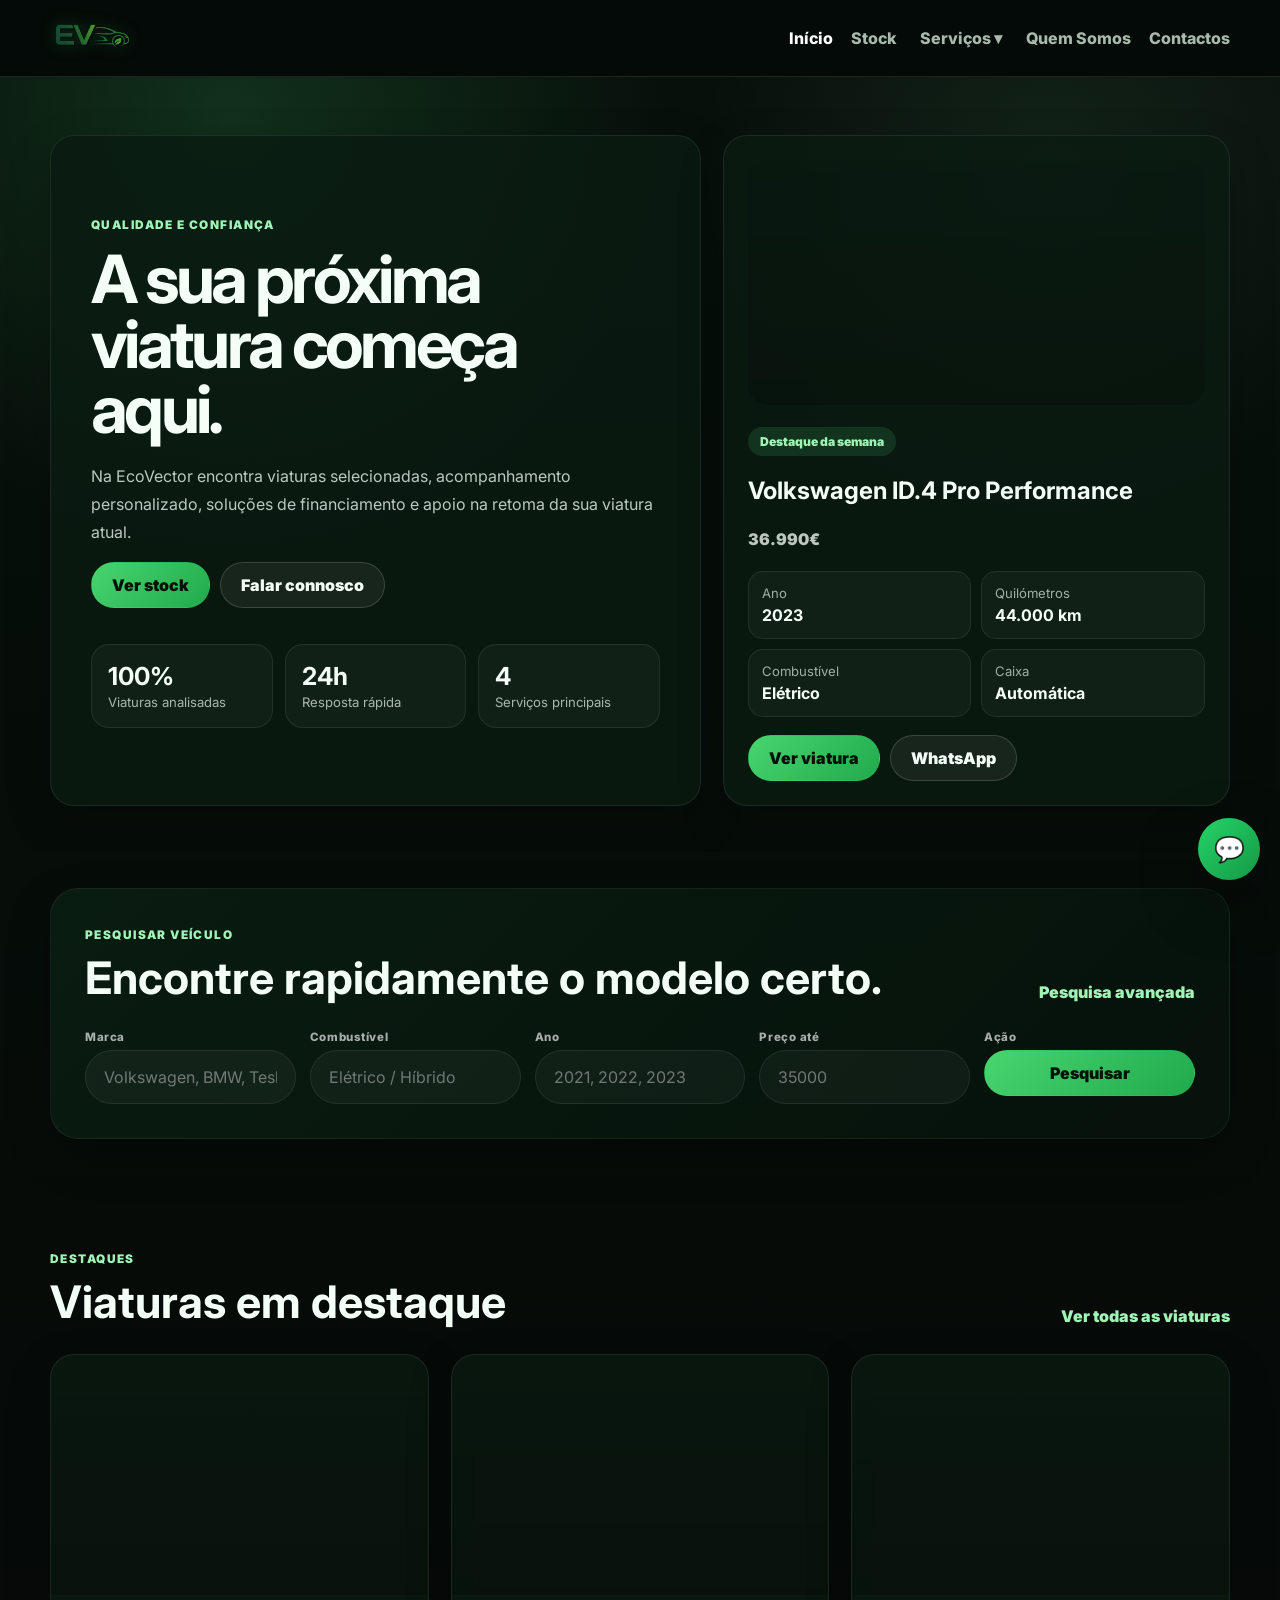
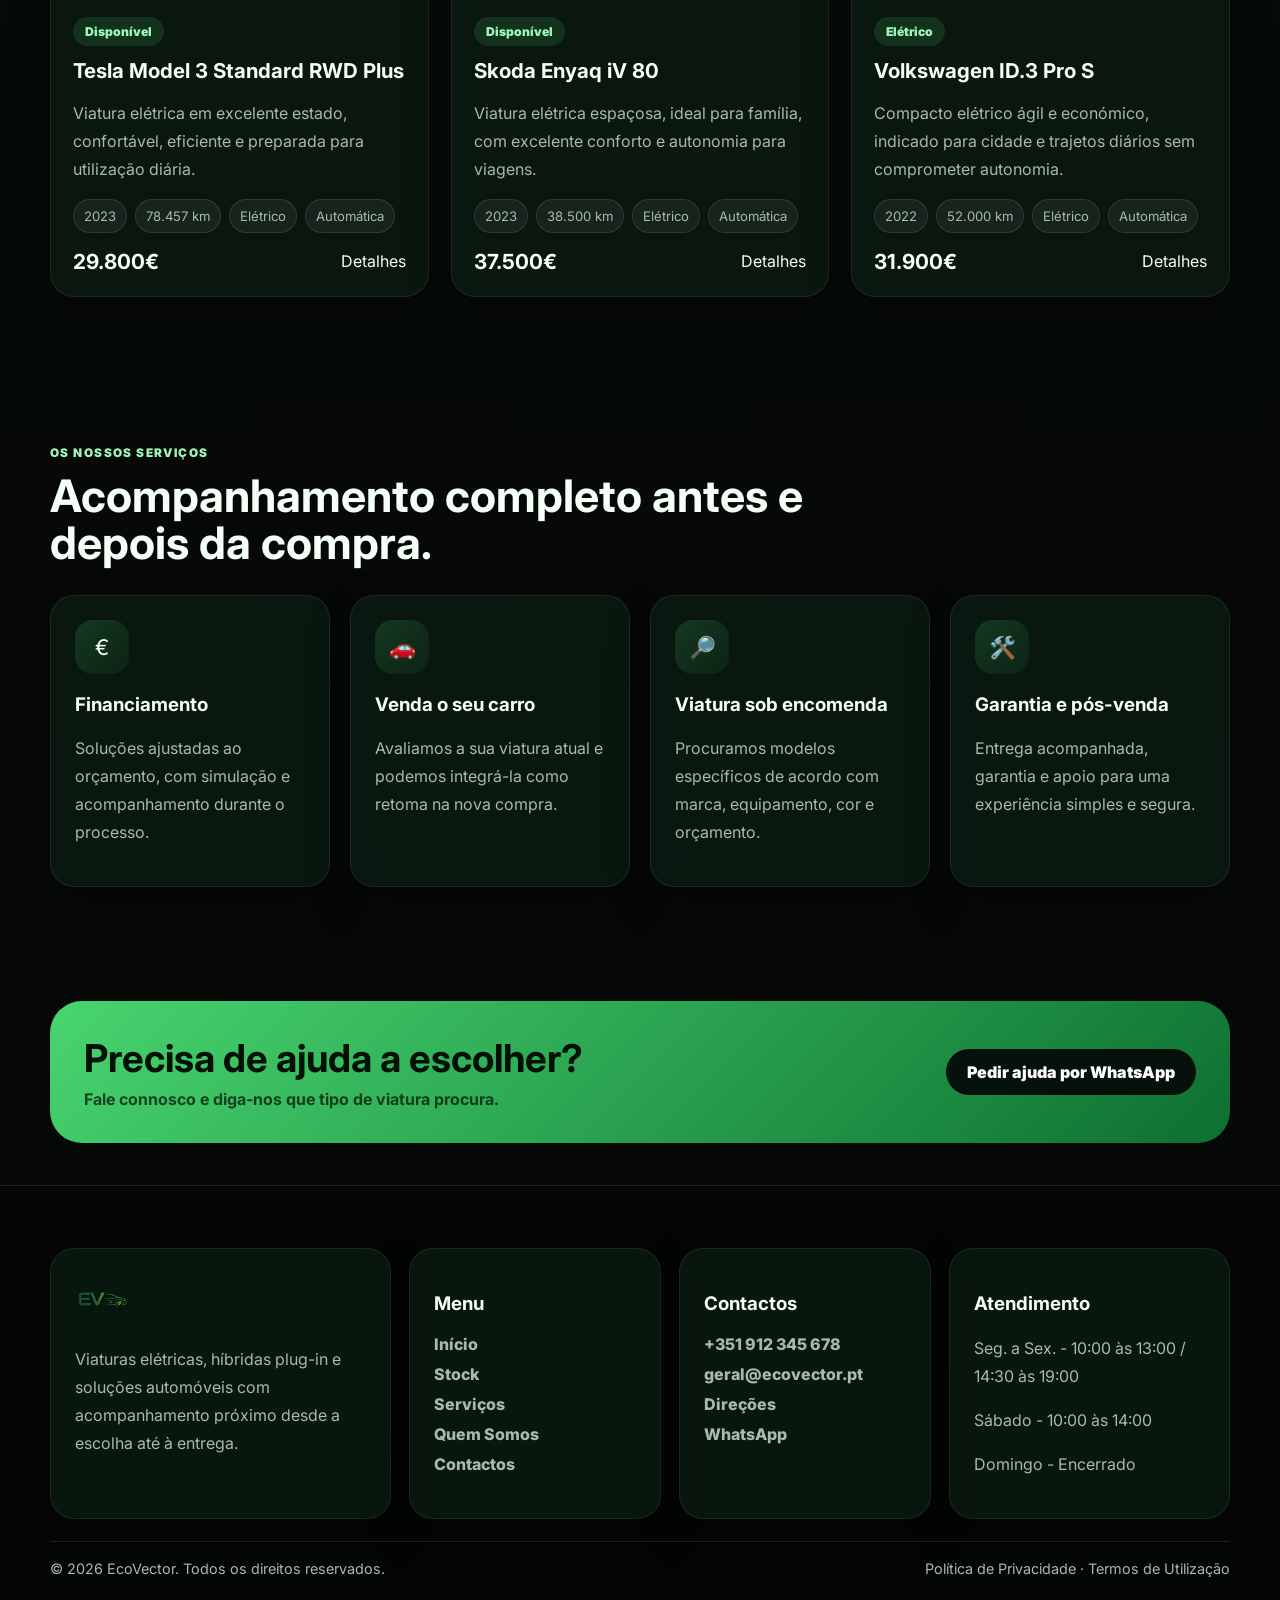
==== index.html @ c067371a "Add files via upload" ====
﻿<!DOCTYPE html>
<html lang="pt-PT">
<head>
  <meta charset="UTF-8">
  <meta name="viewport" content="width=device-width, initial-scale=1.0">
  <title>EcoVector | Viaturas elétricas e híbridas em Portugal</title>
  <meta
    name="description"
    content="Stand automóvel especializado em viaturas elétricas e híbridas plug-in, financiamento, retoma e viatura sob encomenda."
  >
  <meta name="theme-color" content="#07110b">
  <meta property="og:title" content="EcoVector | Viaturas elétricas e híbridas em Portugal">
  <meta
    property="og:description"
    content="Stand automóvel especializado em viaturas elétricas e híbridas plug-in, financiamento, retoma e viatura sob encomenda."
  >
  <meta property="og:type" content="website">
  <link rel="icon" type="image/svg+xml" href="assets/img/favicon.svg">
  <link rel="preconnect" href="https://fonts.googleapis.com">
  <link rel="preconnect" href="https://fonts.gstatic.com" crossorigin>
  <link
    href="https://fonts.googleapis.com/css2?family=Inter:wght@400;500;600;700;800;900&display=swap"
    rel="stylesheet"
  >
  <link rel="stylesheet" href="assets/css/style.css">
</head>
<body>
  <header class="site-header">
    <div class="container header-inner">
      <a class="brand" href="index.html" aria-label="EcoVector">
        <img class="brand-logo" src="assets/img/logo.png" alt="EcoVector">
      </a>
      <button class="menu-toggle" aria-label="Abrir menu" aria-expanded="false">☰</button>
      <nav class="site-nav">
        <a href="index.html" class="active">Início</a>
        <a href="pages/stock.html">Stock</a>
        <div class="nav-services">
          <button class="services-toggle" type="button">Serviços ▾</button>
          <div class="services-menu">
            <a href="pages/servicos.html#financiamento">Financiamento</a>
            <a href="pages/servicos.html#encomenda">Viatura sob encomenda</a>
            <a href="pages/servicos.html#retoma">Venda o seu carro</a>
            <a href="pages/servicos.html#garantia">Garantia e pós-venda</a>
          </div>
        </div>
        <a href="pages/sobre-nos.html">Quem Somos</a>
        <a href="pages/contactos.html">Contactos</a>
      </nav>
    </div>
  </header>

  <a class="floating-whatsapp" href="#" data-whatsapp-link aria-label="WhatsApp">💬</a>

  <main>
    <section class="hero">
      <div class="container hero-grid">
        <div class="hero-panel">
          <div>
            <span class="eyebrow">Qualidade e confiança</span>
            <h1>A sua próxima viatura começa aqui.</h1>
            <p>
              Na EcoVector encontra viaturas selecionadas, acompanhamento personalizado, soluções de financiamento e apoio na retoma da sua viatura atual.
            </p>
            <div class="hero-actions">
              <a class="btn btn-primary" href="pages/stock.html">Ver stock</a>
              <a class="btn btn-secondary" href="pages/contactos.html">Falar connosco</a>
            </div>
          </div>
          <div class="hero-stats">
            <div class="stat">
              <strong>100%</strong>
              <span>Viaturas analisadas</span>
            </div>
            <div class="stat">
              <strong>24h</strong>
              <span>Resposta rápida</span>
            </div>
            <div class="stat">
              <strong>4</strong>
              <span>Serviços principais</span>
            </div>
          </div>
        </div>
        <aside class="hero-card">
          <div class="hero-car"></div>
          <div>
            <span class="pill">Destaque da semana</span>
            <h2>Volkswagen ID.4 Pro Performance</h2>
            <p class="price">36.990€</p>
            <div class="spec-grid">
              <div>
                <span>Ano</span>
                <strong>2023</strong>
              </div>
              <div>
                <span>Quilómetros</span>
                <strong>44.000 km</strong>
              </div>
              <div>
                <span>Combustível</span>
                <strong>Elétrico</strong>
              </div>
              <div>
                <span>Caixa</span>
                <strong>Automática</strong>
              </div>
            </div>
            <div class="hero-actions" style="margin-top:18px">
              <a class="btn btn-primary" href="pages/viatura.html?id=vw-id4-pro-performance">Ver viatura</a>
              <a class="btn btn-secondary" href="#" data-whatsapp-link>WhatsApp</a>
            </div>
          </div>
        </aside>
      </div>
    </section>

    <section class="section-sm">
      <div class="container search-box">
        <div class="between section-heading" style="max-width:none">
          <div>
            <span class="eyebrow">Pesquisar veículo</span>
            <h2>Encontre rapidamente o modelo certo.</h2>
          </div>
          <a class="text-link" href="pages/stock.html">Pesquisa avançada</a>
        </div>
        <div class="filters-grid">
          <label>
            <span>Marca</span>
            <input placeholder="Volkswagen, BMW, Tesla" onclick="location.href='pages/stock.html'">
          </label>
          <label>
            <span>Combustível</span>
            <input placeholder="Elétrico / Híbrido" onclick="location.href='pages/stock.html'">
          </label>
          <label>
            <span>Ano</span>
            <input placeholder="2021, 2022, 2023" onclick="location.href='pages/stock.html'">
          </label>
          <label>
            <span>Preço até</span>
            <input placeholder="35000" onclick="location.href='pages/stock.html'">
          </label>
          <label>
            <span>Ação</span>
            <a class="btn btn-primary" href="pages/stock.html" style="width:100%">Pesquisar</a>
          </label>
        </div>
      </div>
    </section>

    <section class="section">
      <div class="container">
        <div class="between section-heading" style="max-width:none">
          <div>
            <span class="eyebrow">Destaques</span>
            <h2>Viaturas em destaque</h2>
          </div>
          <a class="text-link" href="pages/stock.html">Ver todas as viaturas</a>
        </div>
        <div class="vehicle-grid" data-home-cars></div>
      </div>
    </section>

    <section class="section">
      <div class="container">
        <div class="section-heading">
          <span class="eyebrow">Os nossos serviços</span>
          <h2>Acompanhamento completo antes e depois da compra.</h2>
        </div>
        <div class="service-grid">
          <article class="service-card">
            <div class="service-icon">€</div>
            <h3>Financiamento</h3>
            <p>Soluções ajustadas ao orçamento, com simulação e acompanhamento durante o processo.</p>
          </article>
          <article class="service-card">
            <div class="service-icon">🚗</div>
            <h3>Venda o seu carro</h3>
            <p>Avaliamos a sua viatura atual e podemos integrá-la como retoma na nova compra.</p>
          </article>
          <article class="service-card">
            <div class="service-icon">🔎</div>
            <h3>Viatura sob encomenda</h3>
            <p>Procuramos modelos específicos de acordo com marca, equipamento, cor e orçamento.</p>
          </article>
          <article class="service-card">
            <div class="service-icon">🛠️</div>
            <h3>Garantia e pós-venda</h3>
            <p>Entrega acompanhada, garantia e apoio para uma experiência simples e segura.</p>
          </article>
        </div>
      </div>
    </section>

    <section class="cta">
      <div class="container cta-inner">
        <div>
          <h2>Precisa de ajuda a escolher?</h2>
          <p>Fale connosco e diga-nos que tipo de viatura procura.</p>
        </div>
        <a class="btn btn-dark" href="#" data-whatsapp-link>Pedir ajuda por WhatsApp</a>
      </div>
    </section>
  </main>

  <footer class="footer">
    <div class="container">
      <div class="footer-grid">
        <div class="footer-card">
          <img src="assets/img/logo.png" alt="EcoVector" style="height:56px;margin-bottom:16px">
          <p>Viaturas elétricas, híbridas plug-in e soluções automóveis com acompanhamento próximo desde a escolha até à entrega.</p>
        </div>
        <div class="footer-card">
          <h3>Menu</h3>
          <nav>
            <a href="index.html">Início</a>
            <a href="pages/stock.html">Stock</a>
            <a href="pages/servicos.html">Serviços</a>
            <a href="pages/sobre-nos.html">Quem Somos</a>
            <a href="pages/contactos.html">Contactos</a>
          </nav>
        </div>
        <div class="footer-card">
          <h3>Contactos</h3>
          <nav>
            <a href="#" data-phone-link data-site-phone></a>
            <a href="#" data-email-link data-site-email></a>
            <a href="#" data-directions-link>Direções</a>
            <a href="#" data-whatsapp-link>WhatsApp</a>
          </nav>
        </div>
        <div class="footer-card">
          <h3>Atendimento</h3>
          <p data-site-hours-week></p>
          <p data-site-hours-sat></p>
          <p data-site-hours-sun></p>
        </div>
      </div>
      <div class="footer-bottom">
        <span>© 2026 EcoVector. Todos os direitos reservados.</span>
        <span>
          <a href="pages/politica-privacidade.html">Política de Privacidade</a> · <a href="pages/termos.html">Termos de Utilização</a>
        </span>
      </div>
    </div>
  </footer>

  <script src="assets/js/site-config.js"></script>
  <script src="data/cars.js"></script>
  <script src="assets/js/main.js"></script>
</body>
</html>
---- assets/css/style.css ----
:root {
    --bg: #07110b;
    --panel: #0f2117;
    --panel2: #13291d;
    --text: #f4fff7;
    --muted: #a8b9ad;
    --line: rgba(255, 255, 255, .10);
    --brand: #48d56f;
    --brand2: #9ff5b6;
    --shadow: 0 22px 60px rgba(0, 0, 0, .35);
    --radius: 28px;
}

* {
    box-sizing: border-box;
}

html {
    scroll-behavior: smooth;
}

body {
    margin: 0;
    font-family: Inter, Arial, sans-serif;
    background: linear-gradient(180deg, var(--bg), #060a08 45%, #050706);
    color: var(--text);
}

a {
    color: inherit;
    text-decoration: none;
}

img {
    max-width: 100%;
    display: block;
}

.container {
    width: min(1180px, calc(100% - 32px));
    margin: auto;
}

/* Header */

.site-header {
    position: sticky;
    top: 0;
    z-index: 1000;
    background: rgba(5, 10, 7, .88);
    backdrop-filter: blur(18px);
    border-bottom: 1px solid var(--line);
}

.header-inner {
    height: 76px;
    display: flex;
    align-items: center;
    justify-content: space-between;
    gap: 22px;
}

.brand-logo {
    height: 86px;
    object-fit: contain;
    filter: drop-shadow(0 0 8px rgba(72, 213, 111, .22));
}

.site-nav {
    display: flex;
    align-items: center;
    gap: 18px;
}

.site-nav a,
.services-toggle {
    font: inherit;
    color: var(--muted);
    font-weight: 800;
    border: 0;
    background: transparent;
    cursor: pointer;
}

.site-nav a:hover,
.site-nav a.active,
.services-toggle:hover {
    color: #fff;
}

.nav-services {
    position: relative;
    padding: 24px 0;
}

.services-menu {
    position: absolute;
    top: 100%;
    left: 0;
    z-index: 9999;
    min-width: 260px;
    background: rgba(6, 18, 11, .98);
    border: 1px solid rgba(255, 255, 255, .10);
    border-radius: 18px;
    padding: 10px;
    opacity: 0;
    pointer-events: none;
    transform: translateY(8px);
    transition: .2s ease;
    box-shadow: var(--shadow);
}

.nav-services:hover .services-menu,
.services-menu:hover {
    opacity: 1;
    pointer-events: auto;
    transform: translateY(0);
}

.services-menu a {
    display: block;
    padding: 12px 14px;
    border-radius: 12px;
}

.services-menu a:hover {
    background: rgba(255, 255, 255, .06);
}

.menu-toggle {
    display: none;
    width: 44px;
    height: 44px;
    border-radius: 14px;
    border: 1px solid var(--line);
    background: rgba(255, 255, 255, .05);
    color: #fff;
    font-size: 1.35rem;
}

/* Botões */

.btn {
    display: inline-flex;
    align-items: center;
    justify-content: center;
    gap: 8px;
    min-height: 46px;
    padding: 0 20px;
    border-radius: 999px;
    font-weight: 900;
    border: 1px solid transparent;
    cursor: pointer;
    transition: .2s ease;
}

.btn:hover {
    transform: translateY(-1px);
}

.btn-primary {
    background: linear-gradient(135deg, var(--brand), #20aa4d);
    color: #031006;
}

.btn-secondary {
    border-color: rgba(255, 255, 255, .15);
    background: rgba(255, 255, 255, .06);
    color: var(--text);
}

.btn-dark {
    background: #07110b;
    color: #fff;
}

/* Hero */

.hero {
    position: relative;
    overflow: hidden;
    padding: 58px 0 46px;
}

.hero::before {
    content: "";
    position: absolute;
    inset: 0;
    background:
        radial-gradient(circle at 18% 5%, rgba(72, 213, 111, .16), transparent 34%),
        radial-gradient(circle at 82% 12%, rgba(159, 245, 182, .08), transparent 28%);
    pointer-events: none;
}

.hero-grid {
    position: relative;
    display: grid;
    grid-template-columns: 1fr .78fr;
    gap: 22px;
    align-items: stretch;
}

.hero-panel,
.hero-card,
.search-box,
.vehicle-card,
.service-card,
.contact-card,
.footer-card,
.detail-card,
.legal-card,
.car-info-card,
.details-panel {
    border: 1px solid rgba(255, 255, 255, .08);
    background: rgba(10, 28, 18, .82);
    border-radius: 24px;
    box-shadow: 0 18px 45px rgba(0, 0, 0, .22);
}

.hero-panel {
    padding: 40px;
    min-height: 500px;
    display: flex;
    flex-direction: column;
    justify-content: center;
    gap: 28px;
}

.eyebrow {
    display: inline-flex;
    color: var(--brand2);
    font-weight: 900;
    letter-spacing: .12em;
    text-transform: uppercase;
    font-size: .74rem;
}

.hero h1 {
    max-width: 560px;
    font-size: clamp(3rem, 5.2vw, 4.7rem);
    line-height: .98;
    letter-spacing: -0.055em;
    margin: 14px 0 20px;
}

.page-hero h1 {
    font-size: clamp(2.4rem, 6vw, 5.7rem);
    line-height: .96;
    margin: 16px 0;
}

.hero p,
.page-hero p,
.section-heading p,
.vehicle-card p,
.service-card p,
.contact-card p,
.footer-card p,
.detail-card p,
.legal-card p,
.legal-card li {
    color: var(--muted);
    line-height: 1.75;
}

.hero p {
    max-width: 580px;
    font-size: 1rem;
    color: rgba(244, 255, 247, .76);
}

.hero-actions,
.contact-actions,
.car-actions {
    display: flex;
    flex-wrap: wrap;
    gap: 10px;
}

.hero-stats {
    display: grid;
    grid-template-columns: repeat(3, 1fr);
    gap: 12px;
    margin-top: 8px;
}

.stat {
    padding: 16px;
    border-radius: 18px;
    background: rgba(255, 255, 255, .035);
    border: 1px solid rgba(255, 255, 255, .08);
}

.stat strong {
    font-size: 1.55rem;
    display: block;
}

.stat span {
    color: rgba(244, 255, 247, .68);
    font-size: .82rem;
}

.hero-card {
    padding: 24px;
    display: grid;
    gap: 22px;
    align-content: start;
}

.hero-car {
    height: 245px;
    border-radius: 20px;
    background:
        linear-gradient(180deg, rgba(0, 0, 0, .05), rgba(0, 0, 0, .18)),
        url("https://images.unsplash.com/photo-1617788138017-80ad40651399?auto=format&fit=crop&w=1400&q=80") center / cover;
}

.pill,
.tag {
    display: inline-flex;
    padding: 7px 12px;
    border-radius: 999px;
    background: rgba(72, 213, 111, .14);
    color: var(--brand2);
    font-weight: 900;
    font-size: .76rem;
}

.price {
    font-size: 2rem;
    font-weight: 950;
    margin: 10px 0 18px;
    color: rgba(244, 255, 247, .82);
}

.spec-grid {
    display: grid;
    grid-template-columns: repeat(2, 1fr);
    gap: 10px;
}

.spec-grid div {
    padding: 13px;
    border: 1px solid rgba(255, 255, 255, .08);
    border-radius: 15px;
    background: rgba(255, 255, 255, .035);
}

.spec-grid span {
    display: block;
    color: rgba(244, 255, 247, .64);
    font-size: .82rem;
    margin-bottom: 4px;
}

/* Secções */

.section {
    padding: 72px 0;
}

.section-sm {
    padding: 36px 0;
}

.section-heading {
    max-width: 780px;
    margin-bottom: 28px;
}

.section-heading h2 {
    font-size: clamp(1.9rem, 3.5vw, 3.3rem);
    line-height: 1.05;
    margin: 12px 0 0;
}

.between {
    display: flex;
    align-items: end;
    justify-content: space-between;
    gap: 18px;
}

.text-link {
    font-weight: 900;
    color: var(--brand2);
}

/* Pesquisa e formulários */

.search-box {
    padding: 34px;
    border-radius: 28px;
    background: linear-gradient(135deg, rgba(10, 30, 18, .9), rgba(6, 18, 12, .9));
    border: 1px solid rgba(255, 255, 255, .06);
}

.filters-grid {
    display: grid;
    grid-template-columns: repeat(5, 1fr);
    gap: 14px;
    margin-top: 24px;
}

label span {
    display: block;
    color: rgba(255, 255, 255, .65);
    font-size: .72rem;
    font-weight: 800;
    letter-spacing: .05em;
    margin-bottom: 6px;
}

select,
input,
textarea {
    width: 100%;
    min-height: 54px;
    padding: 0 18px;
    border-radius: 999px;
    font-size: .95rem;
    background: rgba(255, 255, 255, .04);
    border: 1px solid rgba(255, 255, 255, .08);
    color: var(--text);
    font: inherit;
    transition: .2s ease;
}

input::placeholder,
textarea::placeholder {
    color: rgba(255, 255, 255, .4);
}

select:hover,
input:hover,
textarea:hover {
    background: rgba(255, 255, 255, .06);
}

select:focus,
input:focus,
textarea:focus {
    border-color: var(--brand);
    outline: none;
    background: rgba(255, 255, 255, .06);
}

textarea {
    height: auto;
    padding: 14px 18px;
    border-radius: 18px;
    resize: vertical;
}

option {
    color: #111;
}

/* Viaturas */

.vehicle-grid {
    display: grid;
    grid-template-columns: repeat(3, 1fr);
    gap: 22px;
}

.vehicle-card {
    overflow: hidden;
    transition: .25s ease;
}

.vehicle-card:hover {
    transform: translateY(-4px);
    border-color: rgba(72, 213, 111, .32);
}

.vehicle-image {
    height: 240px;
    background-size: cover;
    background-position: center;
}

.vehicle-body {
    padding: 22px;
}

.vehicle-body h3 {
    font-size: 1.28rem;
    margin: 12px 0 8px;
}

.meta-row {
    display: flex;
    flex-wrap: wrap;
    gap: 8px;
    margin: 16px 0;
}

.meta-pill {
    padding: 8px 10px;
    border-radius: 999px;
    background: rgba(255, 255, 255, .06);
    border: 1px solid var(--line);
    color: var(--muted);
    font-size: .82rem;
}

.vehicle-footer {
    display: flex;
    align-items: center;
    justify-content: space-between;
    gap: 10px;
}

.vehicle-footer strong {
    font-size: 1.3rem;
}

/* Serviços */

.service-grid {
    display: grid;
    grid-template-columns: repeat(4, 1fr);
    gap: 20px;
}

.service-card,
.contact-card,
.footer-card,
.detail-card,
.legal-card {
    padding: 24px;
}

.service-icon {
    width: 54px;
    height: 54px;
    display: grid;
    place-items: center;
    border-radius: 18px;
    background: linear-gradient(135deg, rgba(72, 213, 111, .18), rgba(72, 213, 111, .06));
    font-size: 1.35rem;
    margin-bottom: 16px;
}

/* CTA */

.cta {
    padding: 42px 0;
}

.cta-inner {
    border-radius: 32px;
    padding: 34px;
    background: linear-gradient(135deg, #48d56f, #0d7031);
    color: #031006;
    display: flex;
    align-items: center;
    justify-content: space-between;
    gap: 20px;
}

.cta-inner h2 {
    margin: 0;
    font-size: clamp(1.7rem, 3vw, 2.7rem);
}

.cta-inner p {
    margin: 8px 0 0;
    color: rgba(3, 16, 6, .72);
    font-weight: 700;
}

/* Páginas internas */

.page-hero {
    padding: 72px 0 22px;
}

.stock-toolbar {
    display: flex;
    align-items: center;
    justify-content: space-between;
    gap: 16px;
    margin-bottom: 24px;
}

.contact-grid,
.two-col {
    display: grid;
    grid-template-columns: .95fr 1.05fr;
    gap: 22px;
}

.three-col {
    display: grid;
    grid-template-columns: repeat(3, 1fr);
    gap: 22px;
}

/* Contactos */

.contact-list {
    list-style: none;
    padding: 0;
    margin: 0;
    display: grid;
    gap: 12px;
}

.contact-list a {
    color: var(--brand2);
    font-weight: 800;
}

.contact-form {
    display: grid;
    gap: 14px;
}

.map-frame {
    width: 100%;
    height: 360px;
    border: 0;
    border-radius: 22px;
    filter: saturate(.85);
}

/* Footer */

.footer {
    padding: 62px 0 28px;
    border-top: 1px solid var(--line);
    background: rgba(0, 0, 0, .2);
}

.footer-grid {
    display: grid;
    grid-template-columns: 1.15fr .85fr .85fr .95fr;
    gap: 18px;
}

.footer-card nav {
    display: grid;
    gap: 10px;
}

.footer-card nav a {
    color: var(--muted);
    font-weight: 800;
}

.footer-card nav a:hover {
    color: #fff;
}

.footer-bottom {
    display: flex;
    align-items: center;
    justify-content: space-between;
    gap: 16px;
    border-top: 1px solid var(--line);
    padding-top: 18px;
    margin-top: 22px;
    color: var(--muted);
    font-size: .9rem;
}

/* WhatsApp */

.floating-whatsapp {
    position: fixed;
    right: 20px;
    bottom: 20px;
    z-index: 999;
    width: 62px;
    height: 62px;
    border-radius: 999px;
    display: grid;
    place-items: center;
    background: linear-gradient(135deg, #25d366, #159947);
    box-shadow: var(--shadow);
    font-size: 1.55rem;
}

/* Página da viatura */

.car-layout {
    display: grid;
    grid-template-columns: 1.25fr .75fr;
    gap: 28px;
    align-items: start;
}

.car-gallery {
    display: grid;
    grid-template-columns: 108px 1fr;
    gap: 18px;
}

.gallery-thumbs {
    display: grid;
    gap: 12px;
    align-content: start;
}

.gallery-thumb {
    height: 82px;
    border-radius: 14px;
    background-size: cover;
    background-position: center;
    border: 2px solid transparent;
    cursor: pointer;
    opacity: .68;
    transition: .2s ease;
}

.gallery-thumb:hover,
.gallery-thumb.active {
    opacity: 1;
    border-color: var(--brand);
}

.gallery-main {
    height: 520px;
    border-radius: 28px;
    background-size: cover;
    background-position: center;
    box-shadow: var(--shadow);
}

.car-info-card {
    padding: 24px;
    max-width: 420px;
}

.car-title {
    font-size: clamp(1.8rem, 3vw, 2.65rem);
    line-height: 1.05;
    letter-spacing: -0.04em;
    margin: 14px 0 12px;
}

.car-info-card p {
    margin: 0 0 14px;
    font-size: .95rem;
}

.car-price {
    font-size: 2.05rem;
    font-weight: 950;
    color: var(--brand2);
    margin: 16px 0 20px;
}

.car-info-card .spec-grid {
    grid-template-columns: repeat(2, 1fr);
    gap: 10px;
}

.car-info-card .spec-grid div {
    padding: 12px 13px;
    min-height: 66px;
}

.car-info-card .spec-grid span {
    font-size: .78rem;
}

.car-info-card .spec-grid strong {
    font-size: .95rem;
}

.car-actions {
    margin-top: 14px;
    gap: 10px;
}

.car-actions .btn {
    min-height: 44px;
    padding: 0 20px;
}

.detail-tabs {
    margin-top: 34px;
    display: flex;
    gap: 8px;
}

.detail-tab {
    padding: 12px 18px;
    border-radius: 14px 14px 0 0;
    background: rgba(255, 255, 255, .06);
    font-weight: 900;
}

.details-panel {
    padding: 26px;
    border-radius: 0 24px 24px 24px;
}

.details-grid {
    display: grid;
    grid-template-columns: repeat(4, 1fr);
    gap: 18px;
}

.detail-item {
    display: flex;
    gap: 12px;
    align-items: center;
}

.detail-icon {
    width: 36px;
    height: 36px;
    border-radius: 12px;
    display: grid;
    place-items: center;
    background: rgba(72, 213, 111, .14);
}

.detail-item span {
    display: block;
    color: var(--muted);
    font-size: .82rem;
}

.detail-item strong {
    display: block;
    margin-top: 3px;
}

.equipment-section {
    margin-top: 28px;
}

.detail-list {
    display: grid;
    grid-template-columns: repeat(2, 1fr);
    gap: 12px;
}

.detail-list div {
    padding: 14px;
    border: 1px solid var(--line);
    border-radius: 16px;
    background: rgba(255, 255, 255, .04);
}

.detail-list dt {
    color: var(--muted);
    font-size: .86rem;
}

.detail-list dd {
    margin: 5px 0 0;
    font-weight: 900;
}

.feature-list {
    display: grid;
    grid-template-columns: repeat(3, 1fr);
    gap: 12px;
    padding: 0;
    margin: 0;
    list-style: none;
}

.feature-list li {
    padding: 13px 14px;
    border-radius: 14px;
    background: rgba(255, 255, 255, .045);
    border: 1px solid rgba(255, 255, 255, .08);
    color: var(--muted);
}

/* Responsivo */

@media (max-width: 1050px) {
    .hero-grid,
    .contact-grid,
    .two-col,
    .car-layout,
    .footer-grid {
        grid-template-columns: 1fr;
    }

    .car-gallery {
        grid-template-columns: 1fr;
    }

    .gallery-thumbs {
        grid-template-columns: repeat(4, 1fr);
    }

    .service-grid,
    .vehicle-grid,
    .three-col,
    .details-grid,
    .feature-list {
        grid-template-columns: repeat(2, 1fr);
    }

    .filters-grid {
        grid-template-columns: repeat(2, 1fr);
    }
}

@media (max-width: 760px) {
    .header-inner {
        height: 72px;
    }

    .brand-logo {
        height: 64px;
    }

    .menu-toggle {
        display: grid;
        place-items: center;
    }

    .site-nav {
        display: none;
        position: absolute;
        left: 16px;
        right: 16px;
        top: 74px;
        padding: 16px;
        border: 1px solid var(--line);
        border-radius: 22px;
        background: rgba(5, 10, 7, .98);
        box-shadow: var(--shadow);
        align-items: flex-start;
        flex-direction: column;
    }

    .site-nav.open {
        display: flex;
    }

    .nav-services {
        padding: 0;
    }

    .services-menu {
        position: static;
        display: grid;
        opacity: 1;
        pointer-events: auto;
        transform: none;
        background: transparent;
        border: 0;
        box-shadow: none;
        padding: 6px 0 0;
    }

    .hero {
        padding-top: 42px;
    }

    .hero-panel {
        padding: 26px;
        min-height: auto;
    }

    .hero h1 {
        font-size: clamp(2.5rem, 12vw, 3.8rem);
    }

    .hero-stats,
    .service-grid,
    .vehicle-grid,
    .filters-grid,
    .three-col,
    .spec-grid,
    .detail-list,
    .feature-list,
    .details-grid {
        grid-template-columns: 1fr;
    }

    .between,
    .cta-inner,
    .footer-bottom,
    .stock-toolbar {
        align-items: flex-start;
        flex-direction: column;
    }

    .section {
        padding: 54px 0;
    }

    .gallery-main {
        height: 330px;
    }
}
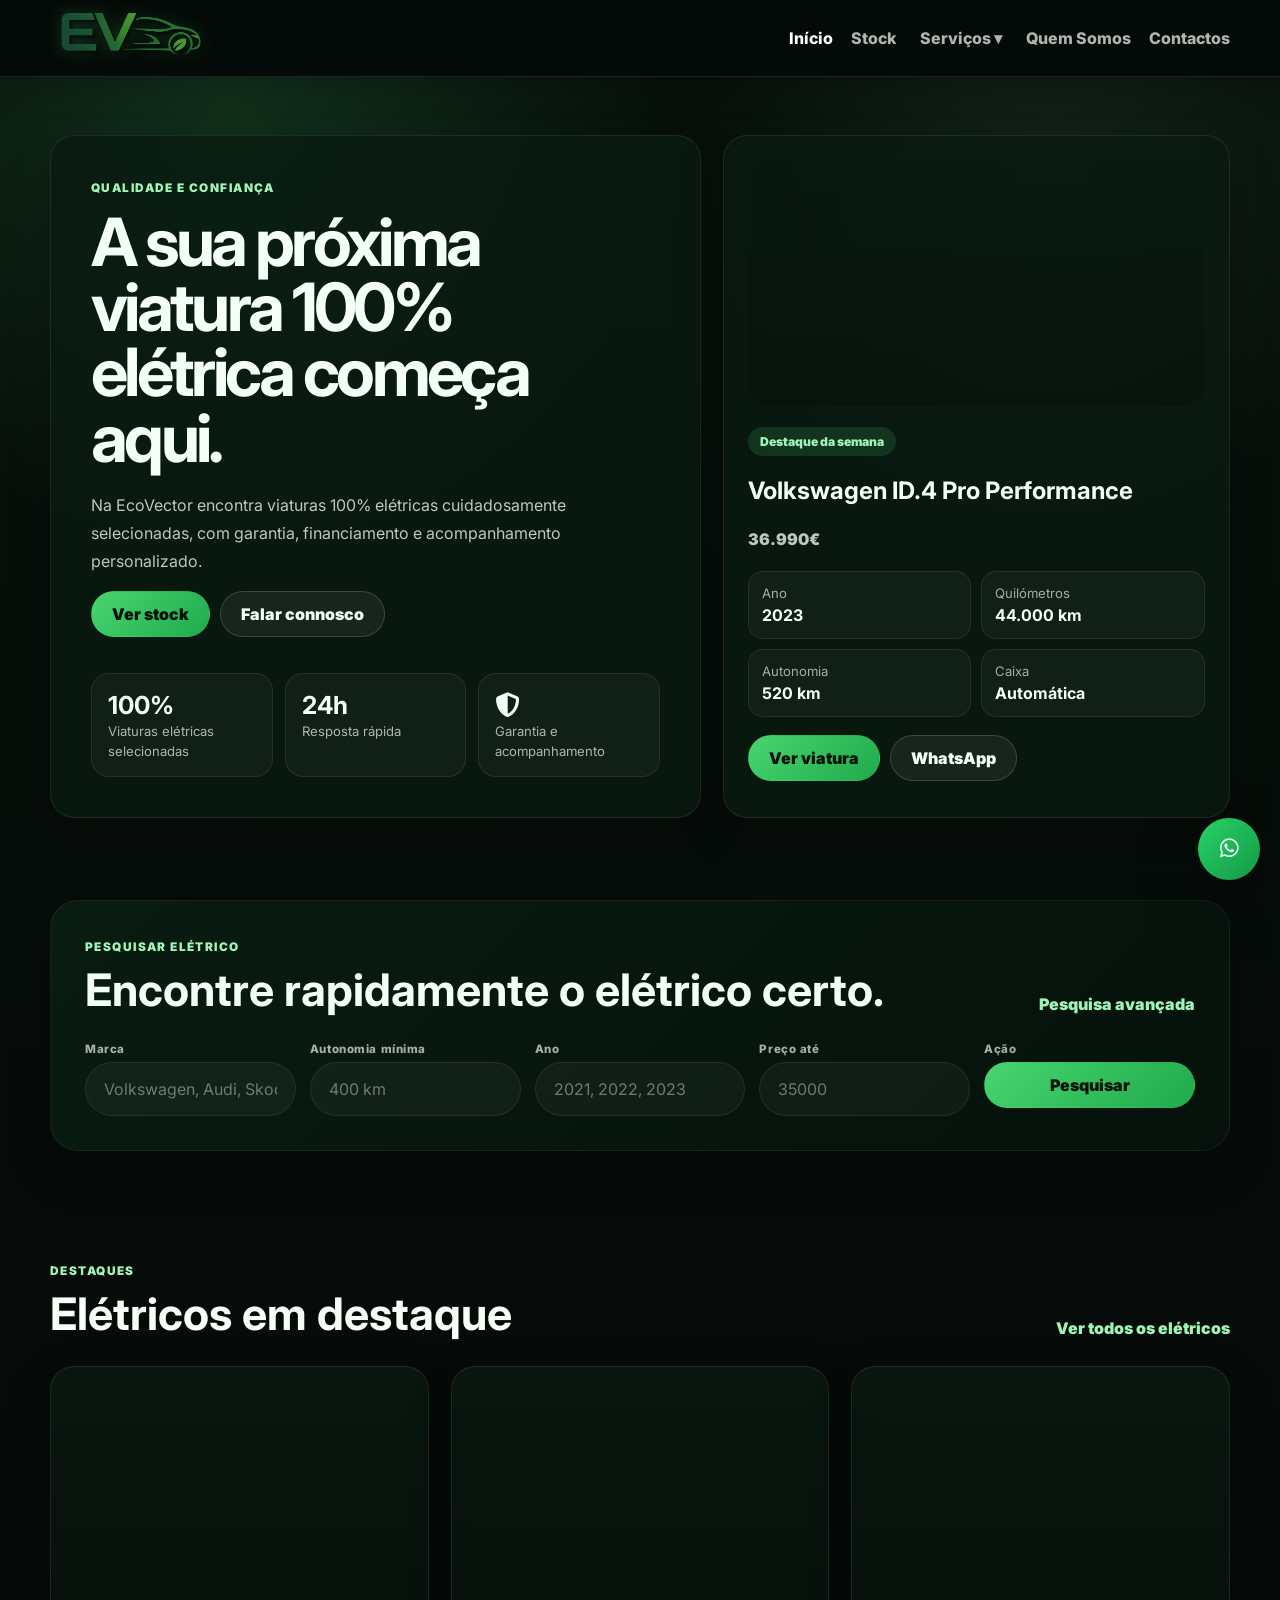
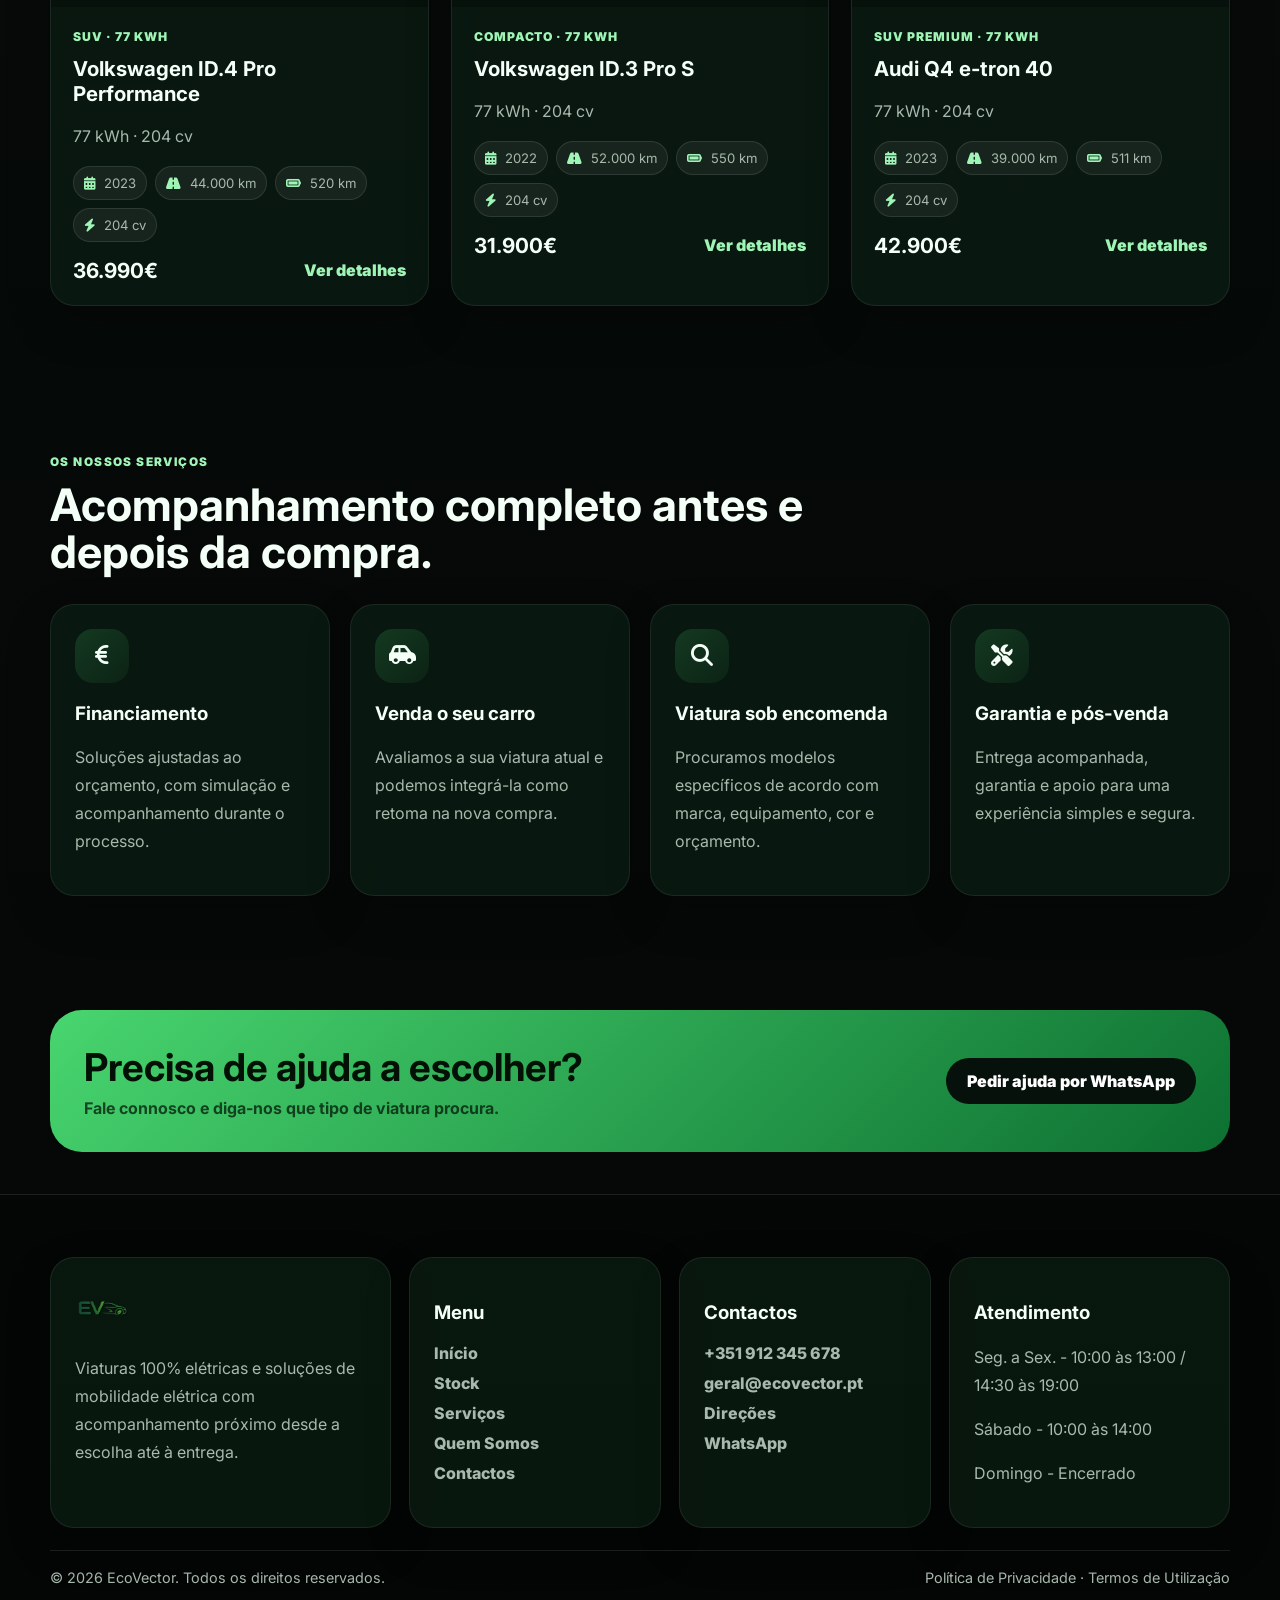
==== commit df2c78c9: "Add files via upload" ====
--- a/index.html
+++ b/index.html
@@ -1,18 +1,18 @@
-﻿<!DOCTYPE html>
+<!DOCTYPE html>
 <html lang="pt-PT">
 <head>
   <meta charset="UTF-8">
   <meta name="viewport" content="width=device-width, initial-scale=1.0">
-  <title>EcoVector | Viaturas elétricas e híbridas em Portugal</title>
+  <title>EcoVector | Stand de viaturas 100% elétricas em Portugal</title>
   <meta
     name="description"
-    content="Stand automóvel especializado em viaturas elétricas e híbridas plug-in, financiamento, retoma e viatura sob encomenda."
+    content="Stand automóvel especializado em viaturas 100% elétricas, financiamento, retoma e viatura sob encomenda."
   >
   <meta name="theme-color" content="#07110b">
-  <meta property="og:title" content="EcoVector | Viaturas elétricas e híbridas em Portugal">
+  <meta property="og:title" content="EcoVector | Stand de viaturas 100% elétricas em Portugal">
   <meta
     property="og:description"
-    content="Stand automóvel especializado em viaturas elétricas e híbridas plug-in, financiamento, retoma e viatura sob encomenda."
+    content="Stand automóvel especializado em viaturas 100% elétricas, financiamento, retoma e viatura sob encomenda."
   >
   <meta property="og:type" content="website">
   <link rel="icon" type="image/svg+xml" href="assets/img/favicon.svg">
@@ -22,34 +22,35 @@
     href="https://fonts.googleapis.com/css2?family=Inter:wght@400;500;600;700;800;900&display=swap"
     rel="stylesheet"
   >
+  <link rel="stylesheet" href="https://cdnjs.cloudflare.com/ajax/libs/font-awesome/6.5.0/css/all.min.css">
   <link rel="stylesheet" href="assets/css/style.css">
 </head>
 <body>
   <header class="site-header">
     <div class="container header-inner">
-      <a class="brand" href="index.html" aria-label="EcoVector">
+      <a class="brand" href="./" aria-label="EcoVector">
         <img class="brand-logo" src="assets/img/logo.png" alt="EcoVector">
       </a>
       <button class="menu-toggle" aria-label="Abrir menu" aria-expanded="false">☰</button>
       <nav class="site-nav">
-        <a href="index.html" class="active">Início</a>
-        <a href="pages/stock.html">Stock</a>
+        <a href="./" class="active">Início</a>
+        <a href="pages/stock">Stock</a>
         <div class="nav-services">
           <button class="services-toggle" type="button">Serviços ▾</button>
           <div class="services-menu">
-            <a href="pages/servicos.html#financiamento">Financiamento</a>
-            <a href="pages/servicos.html#encomenda">Viatura sob encomenda</a>
-            <a href="pages/servicos.html#retoma">Venda o seu carro</a>
-            <a href="pages/servicos.html#garantia">Garantia e pós-venda</a>
-          </div>
-        </div>
-        <a href="pages/sobre-nos.html">Quem Somos</a>
-        <a href="pages/contactos.html">Contactos</a>
+            <a href="pages/servicos#financiamento">Financiamento</a>
+            <a href="pages/servicos#encomenda">Viatura sob encomenda</a>
+            <a href="pages/servicos#retoma">Venda o seu carro</a>
+            <a href="pages/servicos#garantia">Garantia e pós-venda</a>
+          </div>
+        </div>
+        <a href="pages/sobre-nos">Quem Somos</a>
+        <a href="pages/contactos">Contactos</a>
       </nav>
     </div>
   </header>
 
-  <a class="floating-whatsapp" href="#" data-whatsapp-link aria-label="WhatsApp">💬</a>
+  <a class="floating-whatsapp" href="#" data-whatsapp-link aria-label="WhatsApp"><i class="fa-brands fa-whatsapp"></i></a>
 
   <main>
     <section class="hero">
@@ -57,59 +58,32 @@
         <div class="hero-panel">
           <div>
             <span class="eyebrow">Qualidade e confiança</span>
-            <h1>A sua próxima viatura começa aqui.</h1>
+            <h1>A sua próxima viatura 100% elétrica começa aqui.</h1>
             <p>
-              Na EcoVector encontra viaturas selecionadas, acompanhamento personalizado, soluções de financiamento e apoio na retoma da sua viatura atual.
+              Na EcoVector encontra viaturas 100% elétricas cuidadosamente selecionadas, com garantia, financiamento e acompanhamento personalizado.
             </p>
             <div class="hero-actions">
-              <a class="btn btn-primary" href="pages/stock.html">Ver stock</a>
-              <a class="btn btn-secondary" href="pages/contactos.html">Falar connosco</a>
+              <a class="btn btn-primary" href="pages/stock">Ver stock</a>
+              <a class="btn btn-secondary" href="pages/contactos">Falar connosco</a>
             </div>
           </div>
           <div class="hero-stats">
             <div class="stat">
               <strong>100%</strong>
-              <span>Viaturas analisadas</span>
+              <span>Viaturas elétricas selecionadas</span>
             </div>
             <div class="stat">
               <strong>24h</strong>
               <span>Resposta rápida</span>
             </div>
             <div class="stat">
-              <strong>4</strong>
-              <span>Serviços principais</span>
-            </div>
-          </div>
-        </div>
-        <aside class="hero-card">
-          <div class="hero-car"></div>
-          <div>
-            <span class="pill">Destaque da semana</span>
-            <h2>Volkswagen ID.4 Pro Performance</h2>
-            <p class="price">36.990€</p>
-            <div class="spec-grid">
-              <div>
-                <span>Ano</span>
-                <strong>2023</strong>
-              </div>
-              <div>
-                <span>Quilómetros</span>
-                <strong>44.000 km</strong>
-              </div>
-              <div>
-                <span>Combustível</span>
-                <strong>Elétrico</strong>
-              </div>
-              <div>
-                <span>Caixa</span>
-                <strong>Automática</strong>
-              </div>
-            </div>
-            <div class="hero-actions" style="margin-top:18px">
-              <a class="btn btn-primary" href="pages/viatura.html?id=vw-id4-pro-performance">Ver viatura</a>
-              <a class="btn btn-secondary" href="#" data-whatsapp-link>WhatsApp</a>
-            </div>
-          </div>
+              <strong><i class="fa-solid fa-shield-halved"></i></strong>
+              <span>Garantia e acompanhamento</span>
+            </div>
+          </div>
+        </div>
+        <aside class="hero-card" data-hero-car>
+          <div class="hero-loading">A carregar destaque...</div>
         </aside>
       </div>
     </section>
@@ -118,31 +92,31 @@
       <div class="container search-box">
         <div class="between section-heading" style="max-width:none">
           <div>
-            <span class="eyebrow">Pesquisar veículo</span>
-            <h2>Encontre rapidamente o modelo certo.</h2>
-          </div>
-          <a class="text-link" href="pages/stock.html">Pesquisa avançada</a>
+            <span class="eyebrow">Pesquisar elétrico</span>
+            <h2>Encontre rapidamente o elétrico certo.</h2>
+          </div>
+          <a class="text-link" href="pages/stock">Pesquisa avançada</a>
         </div>
         <div class="filters-grid">
           <label>
             <span>Marca</span>
-            <input placeholder="Volkswagen, BMW, Tesla" onclick="location.href='pages/stock.html'">
-          </label>
-          <label>
-            <span>Combustível</span>
-            <input placeholder="Elétrico / Híbrido" onclick="location.href='pages/stock.html'">
+            <input placeholder="Volkswagen, Audi, Skoda, Cupra" onclick="location.href='pages/stock'">
+          </label>
+          <label>
+            <span>Autonomia mínima</span>
+            <input placeholder="400 km" onclick="location.href='pages/stock'">
           </label>
           <label>
             <span>Ano</span>
-            <input placeholder="2021, 2022, 2023" onclick="location.href='pages/stock.html'">
+            <input placeholder="2021, 2022, 2023" onclick="location.href='pages/stock'">
           </label>
           <label>
             <span>Preço até</span>
-            <input placeholder="35000" onclick="location.href='pages/stock.html'">
+            <input placeholder="35000" onclick="location.href='pages/stock'">
           </label>
           <label>
             <span>Ação</span>
-            <a class="btn btn-primary" href="pages/stock.html" style="width:100%">Pesquisar</a>
+            <a class="btn btn-primary" href="pages/stock" style="width:100%">Pesquisar</a>
           </label>
         </div>
       </div>
@@ -153,9 +127,9 @@
         <div class="between section-heading" style="max-width:none">
           <div>
             <span class="eyebrow">Destaques</span>
-            <h2>Viaturas em destaque</h2>
-          </div>
-          <a class="text-link" href="pages/stock.html">Ver todas as viaturas</a>
+            <h2>Elétricos em destaque</h2>
+          </div>
+          <a class="text-link" href="pages/stock">Ver todos os elétricos</a>
         </div>
         <div class="vehicle-grid" data-home-cars></div>
       </div>
@@ -169,22 +143,22 @@
         </div>
         <div class="service-grid">
           <article class="service-card">
-            <div class="service-icon">€</div>
+            <div class="service-icon"><i class="fa-solid fa-euro-sign"></i></div>
             <h3>Financiamento</h3>
             <p>Soluções ajustadas ao orçamento, com simulação e acompanhamento durante o processo.</p>
           </article>
           <article class="service-card">
-            <div class="service-icon">🚗</div>
+            <div class="service-icon"><i class="fa-solid fa-car-side"></i></div>
             <h3>Venda o seu carro</h3>
             <p>Avaliamos a sua viatura atual e podemos integrá-la como retoma na nova compra.</p>
           </article>
           <article class="service-card">
-            <div class="service-icon">🔎</div>
+            <div class="service-icon"><i class="fa-solid fa-magnifying-glass"></i></div>
             <h3>Viatura sob encomenda</h3>
             <p>Procuramos modelos específicos de acordo com marca, equipamento, cor e orçamento.</p>
           </article>
           <article class="service-card">
-            <div class="service-icon">🛠️</div>
+            <div class="service-icon"><i class="fa-solid fa-screwdriver-wrench"></i></div>
             <h3>Garantia e pós-venda</h3>
             <p>Entrega acompanhada, garantia e apoio para uma experiência simples e segura.</p>
           </article>
@@ -208,16 +182,16 @@
       <div class="footer-grid">
         <div class="footer-card">
           <img src="assets/img/logo.png" alt="EcoVector" style="height:56px;margin-bottom:16px">
-          <p>Viaturas elétricas, híbridas plug-in e soluções automóveis com acompanhamento próximo desde a escolha até à entrega.</p>
+          <p>Viaturas 100% elétricas e soluções de mobilidade elétrica com acompanhamento próximo desde a escolha até à entrega.</p>
         </div>
         <div class="footer-card">
           <h3>Menu</h3>
           <nav>
-            <a href="index.html">Início</a>
-            <a href="pages/stock.html">Stock</a>
-            <a href="pages/servicos.html">Serviços</a>
-            <a href="pages/sobre-nos.html">Quem Somos</a>
-            <a href="pages/contactos.html">Contactos</a>
+            <a href="./">Início</a>
+            <a href="pages/stock">Stock</a>
+            <a href="pages/servicos">Serviços</a>
+            <a href="pages/sobre-nos">Quem Somos</a>
+            <a href="pages/contactos">Contactos</a>
           </nav>
         </div>
         <div class="footer-card">
@@ -239,7 +213,7 @@
       <div class="footer-bottom">
         <span>© 2026 EcoVector. Todos os direitos reservados.</span>
         <span>
-          <a href="pages/politica-privacidade.html">Política de Privacidade</a> · <a href="pages/termos.html">Termos de Utilização</a>
+          <a href="pages/politica-privacidade">Política de Privacidade</a> · <a href="pages/termos">Termos de Utilização</a>
         </span>
       </div>
     </div>
@@ -249,4 +223,4 @@
   <script src="data/cars.js"></script>
   <script src="assets/js/main.js"></script>
 </body>
-</html>
+</html>
--- a/assets/css/style.css
+++ b/assets/css/style.css
@@ -914,7 +914,7 @@
     }
 
     .brand-logo {
-        height: 64px;
+        height: 164px;
     }
 
     .menu-toggle {
@@ -997,4 +997,818 @@
     .gallery-main {
         height: 330px;
     }
-}+}
+/* =====================================================
+   ECOVECTOR - ACABAMENTO PROFISSIONAL FINAL
+===================================================== */
+
+html { scroll-behavior: smooth; }
+body { -webkit-font-smoothing: antialiased; text-rendering: optimizeLegibility; }
+
+.reveal { opacity: 0; transform: translateY(18px); transition: opacity .55s ease, transform .55s ease; }
+.reveal.is-visible { opacity: 1; transform: translateY(0); }
+
+.brand-logo { height: 164px; width: auto; }
+.site-header { box-shadow: 0 12px 32px rgba(0, 0, 0, .18); }
+
+.btn-outline { background: transparent; color: #ffffff; border: 1px solid rgba(255, 255, 255, .18); }
+.btn-outline:hover { border-color: var(--brand); color: var(--brand); }
+
+/* Stock premium */
+.stock-hero { padding-bottom: 34px; }
+.stock-hero-inner { display: grid; grid-template-columns: minmax(0, 1fr) 360px; gap: 24px; align-items: stretch; }
+.stock-hero-card { padding: 28px; border-radius: 28px; background: linear-gradient(135deg, rgba(72, 213, 111, .18), rgba(255, 255, 255, .04)); border: 1px solid rgba(72, 213, 111, .2); }
+.stock-hero-card strong { display: block; font-size: 2rem; margin-bottom: 8px; }
+.stock-hero-card span { color: var(--muted); line-height: 1.6; }
+
+.filters-grid.filters-premium { grid-template-columns: 1.4fr 1fr 1fr .8fr 1fr 1fr auto; align-items: end; }
+.filter-actions { display: flex; gap: 10px; }
+.filter-actions .btn { width: 100%; white-space: nowrap; }
+.empty-state { grid-column: 1 / -1; padding: 34px; border-radius: 26px; background: rgba(255, 255, 255, .04); border: 1px solid rgba(255, 255, 255, .08); }
+
+.vehicle-card { position: relative; isolation: isolate; }
+.vehicle-image { position: relative; min-height: 235px; transition: transform .35s ease; }
+.vehicle-card:hover .vehicle-image { transform: scale(1.02); }
+.vehicle-badge { position: absolute; top: 14px; left: 14px; z-index: 2; padding: 7px 12px; border-radius: 999px; background: rgba(72, 213, 111, .92); color: #031006; font-size: .74rem; font-weight: 950; box-shadow: 0 10px 24px rgba(0,0,0,.22); }
+.vehicle-kicker { color: var(--brand2); font-size: .76rem; font-weight: 950; text-transform: uppercase; letter-spacing: .08em; }
+.vehicle-footer a { color: var(--brand2); font-weight: 950; }
+
+/* Página viatura premium */
+.car-page { padding-top: 0; }
+.car-topbar { padding: 28px 0 8px; }
+.car-layout { display: grid !important; grid-template-columns: minmax(0, 1fr) 390px !important; gap: 32px !important; align-items: start; }
+.car-gallery { display: grid !important; grid-template-columns: 1fr !important; gap: 14px !important; min-width: 0; }
+.gallery-main { height: 540px !important; border-radius: 28px; background-size: cover; background-position: center; border: 1px solid rgba(72, 213, 111, .18); box-shadow: 0 28px 70px rgba(0, 0, 0, .36); overflow: hidden; }
+.gallery-thumbs { display: grid !important; grid-template-columns: repeat(5, 1fr) !important; gap: 12px !important; }
+.gallery-thumb { height: 86px !important; border-radius: 14px; background-size: cover; background-position: center; border: 1px solid transparent; cursor: pointer; opacity: .68; transition: .2s ease; overflow: hidden; }
+.gallery-thumb:hover, .gallery-thumb.active { opacity: 1; border-color: var(--brand); }
+.car-info-card { position: sticky; top: 100px; padding: 28px !important; max-width: none !important; border-radius: 28px; background: linear-gradient(180deg, rgba(13, 28, 18, .96), rgba(7, 17, 11, .96)); border: 1px solid rgba(72, 213, 111, .22); box-shadow: 0 28px 70px rgba(0, 0, 0, .32); backdrop-filter: blur(10px); }
+.car-title { font-size: clamp(2rem, 3vw, 2.75rem) !important; line-height: 1.05; letter-spacing: -0.045em; margin: 14px 0 10px; }
+.car-price { font-size: 2.35rem !important; font-weight: 950; color: var(--brand) !important; margin: 20px 0 22px; letter-spacing: -0.04em; }
+.car-actions { display: grid !important; margin-top: 18px; gap: 12px; }
+.car-actions .btn { width: 100%; justify-content: center; text-align: center; border-radius: 14px; }
+.car-trust-box { margin-top: 22px; padding: 18px; border-radius: 18px; background: rgba(255, 255, 255, .045); border: 1px solid rgba(255, 255, 255, .08); }
+.car-trust-box strong, .car-trust-box span { display: block; }
+.car-trust-box span { margin-top: 6px; color: rgba(255,255,255,.62); font-size: .9rem; line-height: 1.5; }
+
+/* Admin */
+.admin-shell { min-height: 100vh; padding: 42px 0 72px; }
+.admin-grid { display: grid; grid-template-columns: minmax(0, 1fr) 360px; gap: 24px; align-items: start; }
+.admin-form { display: grid; grid-template-columns: repeat(2, 1fr); gap: 14px; }
+.admin-form .full { grid-column: 1 / -1; }
+.admin-card { padding: 28px; border-radius: 28px; background: rgba(10, 28, 18, .82); border: 1px solid rgba(255, 255, 255, .08); box-shadow: var(--shadow); }
+.admin-actions { display: grid; gap: 10px; margin-top: 18px; }
+.admin-car-row { padding: 14px; border-radius: 16px; background: rgba(255,255,255,.045); border: 1px solid rgba(255,255,255,.08); margin-bottom: 10px; }
+.admin-car-row span, .muted-text { display: block; margin-top: 5px; color: var(--muted); }
+
+:focus-visible { outline: 2px solid var(--brand); outline-offset: 4px; }
+
+@media (max-width: 1120px) {
+    .filters-grid.filters-premium { grid-template-columns: repeat(3, 1fr); }
+    .stock-hero-inner, .admin-grid { grid-template-columns: 1fr; }
+}
+
+@media (max-width: 1050px) {
+    .car-layout { grid-template-columns: 1fr !important; }
+    .car-info-card { position: static; }
+    .gallery-main { height: 430px !important; }
+}
+
+@media (max-width: 760px) {
+    .brand-logo { height: 48px; }
+    .filters-grid.filters-premium, .admin-form { grid-template-columns: 1fr; }
+    .filter-actions { flex-direction: column; }
+    .gallery-main { height: 310px !important; }
+    .gallery-thumbs { grid-template-columns: repeat(4, 1fr) !important; }
+    .gallery-thumb { height: 70px !important; }
+}
+
+
+/* =====================================================
+   ECOVECTOR - AJUSTE FINAL 100% ELÉTRICO
+===================================================== */
+.floating-whatsapp i {
+    font-size: 1.35rem;
+}
+
+.detail-icon i {
+    font-size: 1rem;
+    color: var(--brand);
+}
+
+.meta-pill i {
+    color: var(--brand2);
+    margin-right: 5px;
+}
+
+.vehicle-origin-badge {
+    position: absolute;
+    top: 50px;
+    left: 14px;
+    z-index: 2;
+    padding: 7px 12px;
+    border-radius: 999px;
+    font-size: .72rem;
+    font-weight: 950;
+    text-transform: uppercase;
+    letter-spacing: .04em;
+    box-shadow: 0 10px 24px rgba(0,0,0,.22);
+}
+
+.vehicle-origin-badge.imported {
+    background: #f5c542;
+    color: #101010;
+}
+
+.vehicle-origin-badge.national {
+    background: rgba(159,245,182,.95);
+    color: #021406;
+}
+
+.origin-import {
+    color: #f5c542 !important;
+}
+
+.origin-pt {
+    color: var(--brand2) !important;
+}
+
+.vehicle-history-list {
+    display: grid;
+    grid-template-columns: repeat(2, 1fr);
+    gap: 12px;
+    padding: 0;
+    margin: 0;
+    list-style: none;
+}
+
+.vehicle-history-list li {
+    display: flex;
+    gap: 10px;
+    align-items: flex-start;
+    padding: 14px;
+    border-radius: 14px;
+    background: rgba(255,255,255,.045);
+    border: 1px solid rgba(255,255,255,.08);
+    color: rgba(255,255,255,.74);
+}
+
+.vehicle-history-list i {
+    margin-top: 2px;
+    color: var(--brand);
+}
+
+.vehicle-history-list span {
+    line-height: 1.45;
+}
+
+.filters-grid.filters-premium {
+    grid-template-columns: 1.3fr 1fr 1fr 1fr .8fr 1fr 1fr auto !important;
+}
+
+@media (max-width: 1120px) {
+    .filters-grid.filters-premium {
+        grid-template-columns: repeat(3, 1fr) !important;
+    }
+}
+
+@media (max-width: 760px) {
+    .filters-grid.filters-premium,
+    .vehicle-history-list {
+        grid-template-columns: 1fr !important;
+    }
+}
+
+
+/* ================================
+   AJUSTES FINAIS - FILTROS PREMIUM + ADMIN
+================================ */
+
+.filters-grid.filters-premium {
+    grid-template-columns: minmax(220px, 1.1fr) minmax(260px, 1.4fr) minmax(150px, .65fr) minmax(210px, .9fr) minmax(120px, .55fr) minmax(140px, .6fr) minmax(170px, .75fr) auto;
+    align-items: end;
+}
+
+.filter-search input,
+.filters-premium input,
+.filters-premium select {
+    background: linear-gradient(180deg, rgba(13, 28, 18, .96), rgba(7, 17, 11, .96));
+    border: 1px solid rgba(72, 213, 111, .22);
+    border-radius: 18px;
+    color: #fff;
+    box-shadow: inset 0 1px 0 rgba(255,255,255,.04);
+}
+
+.filters-premium input:focus,
+.filters-premium select:focus {
+    border-color: var(--brand);
+    box-shadow: 0 0 0 4px rgba(72,213,111,.12);
+    outline: none;
+}
+
+.filter-chip-group > span {
+    display: block;
+    color: rgba(255, 255, 255, .65);
+    font-size: .72rem;
+    font-weight: 800;
+    letter-spacing: .05em;
+    margin-bottom: 8px;
+}
+
+.filter-chips {
+    display: flex;
+    flex-wrap: wrap;
+    gap: 8px;
+    min-height: 54px;
+    align-items: center;
+    padding: 8px;
+    border-radius: 18px;
+    background: linear-gradient(180deg, rgba(13, 28, 18, .96), rgba(7, 17, 11, .96));
+    border: 1px solid rgba(72, 213, 111, .22);
+}
+
+.filter-chip {
+    display: inline-flex;
+    align-items: center;
+    justify-content: center;
+    min-height: 36px;
+    padding: 0 13px;
+    border: 1px solid rgba(255,255,255,.1);
+    border-radius: 999px;
+    background: rgba(255,255,255,.045);
+    color: rgba(255,255,255,.74);
+    font-weight: 800;
+    cursor: pointer;
+    transition: .2s ease;
+}
+
+.filter-chip:hover {
+    color: #fff;
+    border-color: rgba(72,213,111,.5);
+    transform: translateY(-1px);
+}
+
+.filter-chip.active {
+    color: #021406;
+    border-color: transparent;
+    background: linear-gradient(135deg, var(--brand), var(--brand2));
+    box-shadow: 0 10px 22px rgba(72,213,111,.18);
+}
+
+.origin-chips .filter-chip[data-chip-value="Importado"].active {
+    background: linear-gradient(135deg, #f5c542, #ffe27a);
+    color: #111;
+}
+
+.vehicle-image {
+    position: relative;
+}
+
+.vehicle-badge,
+.vehicle-origin-badge {
+    box-shadow: 0 10px 22px rgba(0,0,0,.18);
+}
+
+.vehicle-origin-badge {
+    top: 52px;
+    left: 14px;
+}
+
+.vehicle-origin-badge.imported {
+    color: #111;
+    background: linear-gradient(135deg, #f5c542, #ffe27a);
+}
+
+.vehicle-origin-badge.national {
+    color: #021406;
+    background: linear-gradient(135deg, var(--brand), var(--brand2));
+}
+
+.admin-stock-summary {
+    display: flex;
+    align-items: center;
+    justify-content: space-between;
+    gap: 12px;
+    padding: 14px 16px;
+    margin: 14px 0;
+    border-radius: 16px;
+    background: rgba(72, 213, 111, .1);
+    border: 1px solid rgba(72, 213, 111, .18);
+}
+
+.admin-stock-summary span {
+    color: var(--muted);
+    font-weight: 800;
+}
+
+.admin-car-row {
+    display: flex;
+    align-items: center;
+    justify-content: space-between;
+    gap: 14px;
+}
+
+.admin-car-row.is-hidden {
+    opacity: .58;
+    background: rgba(255,255,255,.025);
+}
+
+.admin-car-main {
+    min-width: 0;
+}
+
+.admin-car-main small {
+    display: block;
+    margin-top: 5px;
+    color: rgba(255,255,255,.42);
+    font-weight: 700;
+}
+
+.admin-car-actions {
+    display: flex;
+    gap: 8px;
+    flex-shrink: 0;
+}
+
+.btn-icon {
+    width: 42px;
+    height: 42px;
+    border-radius: 13px;
+    display: grid;
+    place-items: center;
+    border: 1px solid rgba(72,213,111,.32);
+    background: rgba(72,213,111,.09);
+    color: var(--brand);
+    cursor: pointer;
+    transition: .2s ease;
+}
+
+.btn-icon:hover {
+    transform: translateY(-1px);
+    background: rgba(72,213,111,.16);
+}
+
+.btn-icon.danger {
+    border-color: rgba(255, 78, 78, .35);
+    background: rgba(255, 78, 78, .08);
+    color: #ff6b6b;
+}
+
+.btn-icon.danger:hover {
+    background: rgba(255, 78, 78, .16);
+}
+
+@media (max-width: 1180px) {
+    .filters-grid.filters-premium {
+        grid-template-columns: repeat(2, minmax(0, 1fr));
+    }
+
+    .filter-brand-group {
+        grid-column: 1 / -1;
+    }
+}
+
+@media (max-width: 760px) {
+    .filters-grid.filters-premium {
+        grid-template-columns: 1fr;
+    }
+
+    .filter-chip-group,
+    .filter-search {
+        grid-column: auto;
+    }
+
+    .filter-chips {
+        min-height: auto;
+    }
+
+    .admin-car-row {
+        align-items: flex-start;
+        flex-direction: column;
+    }
+
+    .admin-car-actions {
+        width: 100%;
+    }
+
+    .btn-icon {
+        flex: 1;
+    }
+}
+
+
+/* Destaques no stock e gestão no painel */
+.vehicle-highlight-badge {
+    position: absolute;
+    top: 52px;
+    left: 14px;
+    z-index: 2;
+    padding: 7px 12px;
+    border-radius: 999px;
+    font-size: .72rem;
+    font-weight: 950;
+    letter-spacing: .02em;
+    text-transform: uppercase;
+    box-shadow: 0 10px 22px rgba(0,0,0,.22);
+    backdrop-filter: blur(8px);
+}
+
+.vehicle-highlight-badge.week {
+    color: #021406;
+    background: linear-gradient(135deg, var(--brand), var(--brand2));
+}
+
+.vehicle-highlight-badge.featured {
+    color: #111;
+    background: linear-gradient(135deg, #f5c542, #ffe27a);
+}
+
+.vehicle-origin-badge.has-highlight {
+    top: 90px;
+}
+
+.admin-highlight-select {
+    min-width: 185px;
+    height: 42px;
+    padding: 0 12px;
+    border-radius: 13px;
+    border: 1px solid rgba(72,213,111,.26);
+    background: rgba(7,17,11,.92);
+    color: #fff;
+    font-weight: 800;
+}
+
+.admin-highlight-select:focus {
+    border-color: var(--brand);
+    outline: none;
+    box-shadow: 0 0 0 4px rgba(72,213,111,.12);
+}
+
+@media (max-width: 760px) {
+    .admin-highlight-select {
+        width: 100%;
+        min-width: 0;
+    }
+}
+
+
+
+/* Upload de imagens no painel */
+.upload-box {
+    position: relative;
+    display: flex;
+    gap: 14px;
+    align-items: center;
+    min-height: 112px;
+    padding: 20px;
+    border-radius: 18px;
+    border: 1px dashed rgba(72, 213, 111, .45);
+    background: rgba(255, 255, 255, .045);
+    cursor: pointer;
+    transition: .2s ease;
+}
+
+.upload-box:hover {
+    border-color: var(--brand);
+    background: rgba(72, 213, 111, .08);
+}
+
+.upload-box input[type="file"] {
+    position: absolute;
+    inset: 0;
+    opacity: 0;
+    cursor: pointer;
+}
+
+.upload-box strong {
+    display: block;
+    color: #fff;
+    margin-bottom: 5px;
+}
+
+.upload-box strong i {
+    color: var(--brand);
+    margin-right: 8px;
+}
+
+.upload-box small {
+    color: var(--muted);
+    line-height: 1.5;
+}
+
+.upload-preview {
+    display: grid;
+    grid-template-columns: repeat(3, 1fr);
+    gap: 10px;
+}
+
+.upload-preview-item {
+    padding: 12px;
+    border-radius: 14px;
+    border: 1px solid rgba(255,255,255,.08);
+    background: rgba(255,255,255,.045);
+    min-width: 0;
+}
+
+.upload-preview-item span {
+    display: block;
+    color: var(--brand);
+    font-size: .76rem;
+    font-weight: 900;
+    text-transform: uppercase;
+    margin-bottom: 4px;
+}
+
+.upload-preview-item strong {
+    display: block;
+    color: rgba(255,255,255,.78);
+    font-size: .86rem;
+    overflow: hidden;
+    text-overflow: ellipsis;
+    white-space: nowrap;
+}
+
+@media (max-width: 760px) {
+    .upload-preview {
+        grid-template-columns: 1fr;
+    }
+}
+
+
+
+/* Painel interno - gestão de stock */
+.admin-stock-header {
+    display: flex;
+    justify-content: space-between;
+    gap: 18px;
+    align-items: flex-start;
+    margin-bottom: 18px;
+}
+
+.admin-stock-header h3 {
+    margin: 0 0 6px;
+    font-size: 1.35rem;
+}
+
+.admin-stock-header p {
+    margin: 0;
+    color: var(--muted);
+    line-height: 1.5;
+}
+
+.admin-stock-summary {
+    display: inline-flex;
+    gap: 10px;
+    align-items: center;
+    padding: 10px 12px;
+    border-radius: 999px;
+    background: rgba(72, 213, 111, .10);
+    border: 1px solid rgba(72, 213, 111, .22);
+    white-space: nowrap;
+}
+
+.admin-stock-summary strong {
+    color: #fff;
+}
+
+.admin-stock-summary span {
+    color: var(--brand2);
+    font-weight: 800;
+}
+
+.admin-stock-table {
+    overflow: hidden;
+    border-radius: 20px;
+    border: 1px solid rgba(255,255,255,.08);
+    background: rgba(255,255,255,.025);
+}
+
+.admin-stock-head,
+.admin-stock-row {
+    display: grid;
+    grid-template-columns: minmax(220px, 1.2fr) minmax(260px, 1.4fr) minmax(190px, .8fr) 88px;
+    gap: 16px;
+    align-items: center;
+}
+
+.admin-stock-head {
+    padding: 13px 16px;
+    color: rgba(255,255,255,.56);
+    font-size: .78rem;
+    font-weight: 900;
+    text-transform: uppercase;
+    letter-spacing: .05em;
+    background: rgba(255,255,255,.035);
+    border-bottom: 1px solid rgba(255,255,255,.08);
+}
+
+.admin-stock-row {
+    padding: 14px 16px;
+    border-bottom: 1px solid rgba(255,255,255,.07);
+}
+
+.admin-stock-row:last-child {
+    border-bottom: 0;
+}
+
+.admin-stock-row.is-hidden {
+    opacity: .55;
+}
+
+.admin-stock-car {
+    display: flex;
+    align-items: center;
+    gap: 13px;
+    min-width: 0;
+}
+
+.admin-stock-thumb {
+    width: 76px;
+    height: 52px;
+    flex: 0 0 76px;
+    border-radius: 12px;
+    background-size: cover;
+    background-position: center;
+    border: 1px solid rgba(255,255,255,.10);
+}
+
+.admin-stock-car strong {
+    display: block;
+    color: #fff;
+    font-size: .98rem;
+    line-height: 1.2;
+}
+
+.admin-stock-car small {
+    display: block;
+    margin-top: 4px;
+    color: var(--muted);
+    line-height: 1.35;
+}
+
+.admin-stock-meta {
+    display: flex;
+    flex-wrap: wrap;
+    gap: 8px;
+}
+
+.admin-stock-meta span {
+    display: inline-flex;
+    align-items: center;
+    gap: 6px;
+    padding: 7px 9px;
+    border-radius: 999px;
+    background: rgba(255,255,255,.045);
+    border: 1px solid rgba(255,255,255,.075);
+    color: rgba(255,255,255,.72);
+    font-size: .78rem;
+    font-weight: 800;
+}
+
+.admin-stock-meta i {
+    color: var(--brand);
+    font-size: .76rem;
+}
+
+.admin-status-badge.visible {
+    color: var(--brand2) !important;
+}
+
+.admin-status-badge.hidden {
+    color: #ff7474 !important;
+}
+
+.admin-stock-feature {
+    min-width: 0;
+}
+
+.admin-highlight-select {
+    width: 100%;
+    height: 46px;
+    border-radius: 14px;
+    padding: 0 42px 0 14px;
+    background-color: rgba(255,255,255,.055);
+    color: #fff;
+    border: 1px solid rgba(255,255,255,.12);
+    font-weight: 850;
+    outline: none;
+    appearance: none;
+    background-image:
+        linear-gradient(45deg, transparent 50%, rgba(255,255,255,.65) 50%),
+        linear-gradient(135deg, rgba(255,255,255,.65) 50%, transparent 50%);
+    background-position:
+        calc(100% - 18px) 19px,
+        calc(100% - 13px) 19px;
+    background-size: 5px 5px, 5px 5px;
+    background-repeat: no-repeat;
+}
+
+.admin-highlight-select:focus {
+    border-color: var(--brand);
+    box-shadow: 0 0 0 4px rgba(72,213,111,.12);
+}
+
+.admin-highlight-select option {
+    color: #07110b;
+    background: #fff;
+}
+
+.admin-stock-actions {
+    display: flex;
+    justify-content: flex-end;
+    gap: 8px;
+}
+
+@media (max-width: 980px) {
+    .admin-stock-head {
+        display: none;
+    }
+
+    .admin-stock-row {
+        grid-template-columns: 1fr;
+        gap: 14px;
+        padding: 16px;
+    }
+
+    .admin-stock-feature,
+    .admin-stock-actions {
+        width: 100%;
+    }
+
+    .admin-stock-actions {
+        justify-content: flex-start;
+    }
+
+    .admin-highlight-select {
+        max-width: none;
+    }
+}
+
+@media (max-width: 640px) {
+    .admin-stock-header {
+        flex-direction: column;
+    }
+
+    .admin-stock-summary {
+        width: 100%;
+        justify-content: space-between;
+        border-radius: 18px;
+    }
+
+    .admin-stock-car {
+        align-items: flex-start;
+    }
+
+    .admin-stock-thumb {
+        width: 88px;
+        height: 60px;
+        flex-basis: 88px;
+    }
+}
+
+
+
+/* Cards limpos - badges fora da imagem */
+.vehicle-image .vehicle-badge,
+.vehicle-image .vehicle-highlight-badge,
+.vehicle-image .vehicle-origin-badge {
+    display: none !important;
+}
+
+.vehicle-tags-row {
+    display: flex;
+    flex-wrap: wrap;
+    gap: 8px;
+    margin-bottom: 10px;
+}
+
+.vehicle-clean-tag {
+    display: inline-flex;
+    align-items: center;
+    width: fit-content;
+    padding: 6px 10px;
+    border-radius: 999px;
+    background: rgba(72, 213, 111, .12);
+    color: var(--brand2);
+    border: 1px solid rgba(72, 213, 111, .22);
+    font-size: .72rem;
+    font-weight: 900;
+    text-transform: uppercase;
+    letter-spacing: .02em;
+}
+
+.vehicle-clean-tag.highlight {
+    background: rgba(245, 197, 66, .14);
+    color: #f5c542;
+    border-color: rgba(245, 197, 66, .28);
+}
+
+.vehicle-image {
+    overflow: hidden;
+    transition: transform .42s ease, filter .42s ease;
+}
+
+.vehicle-card:hover .vehicle-image {
+    transform: scale(1.025);
+    filter: brightness(1.04);
+}
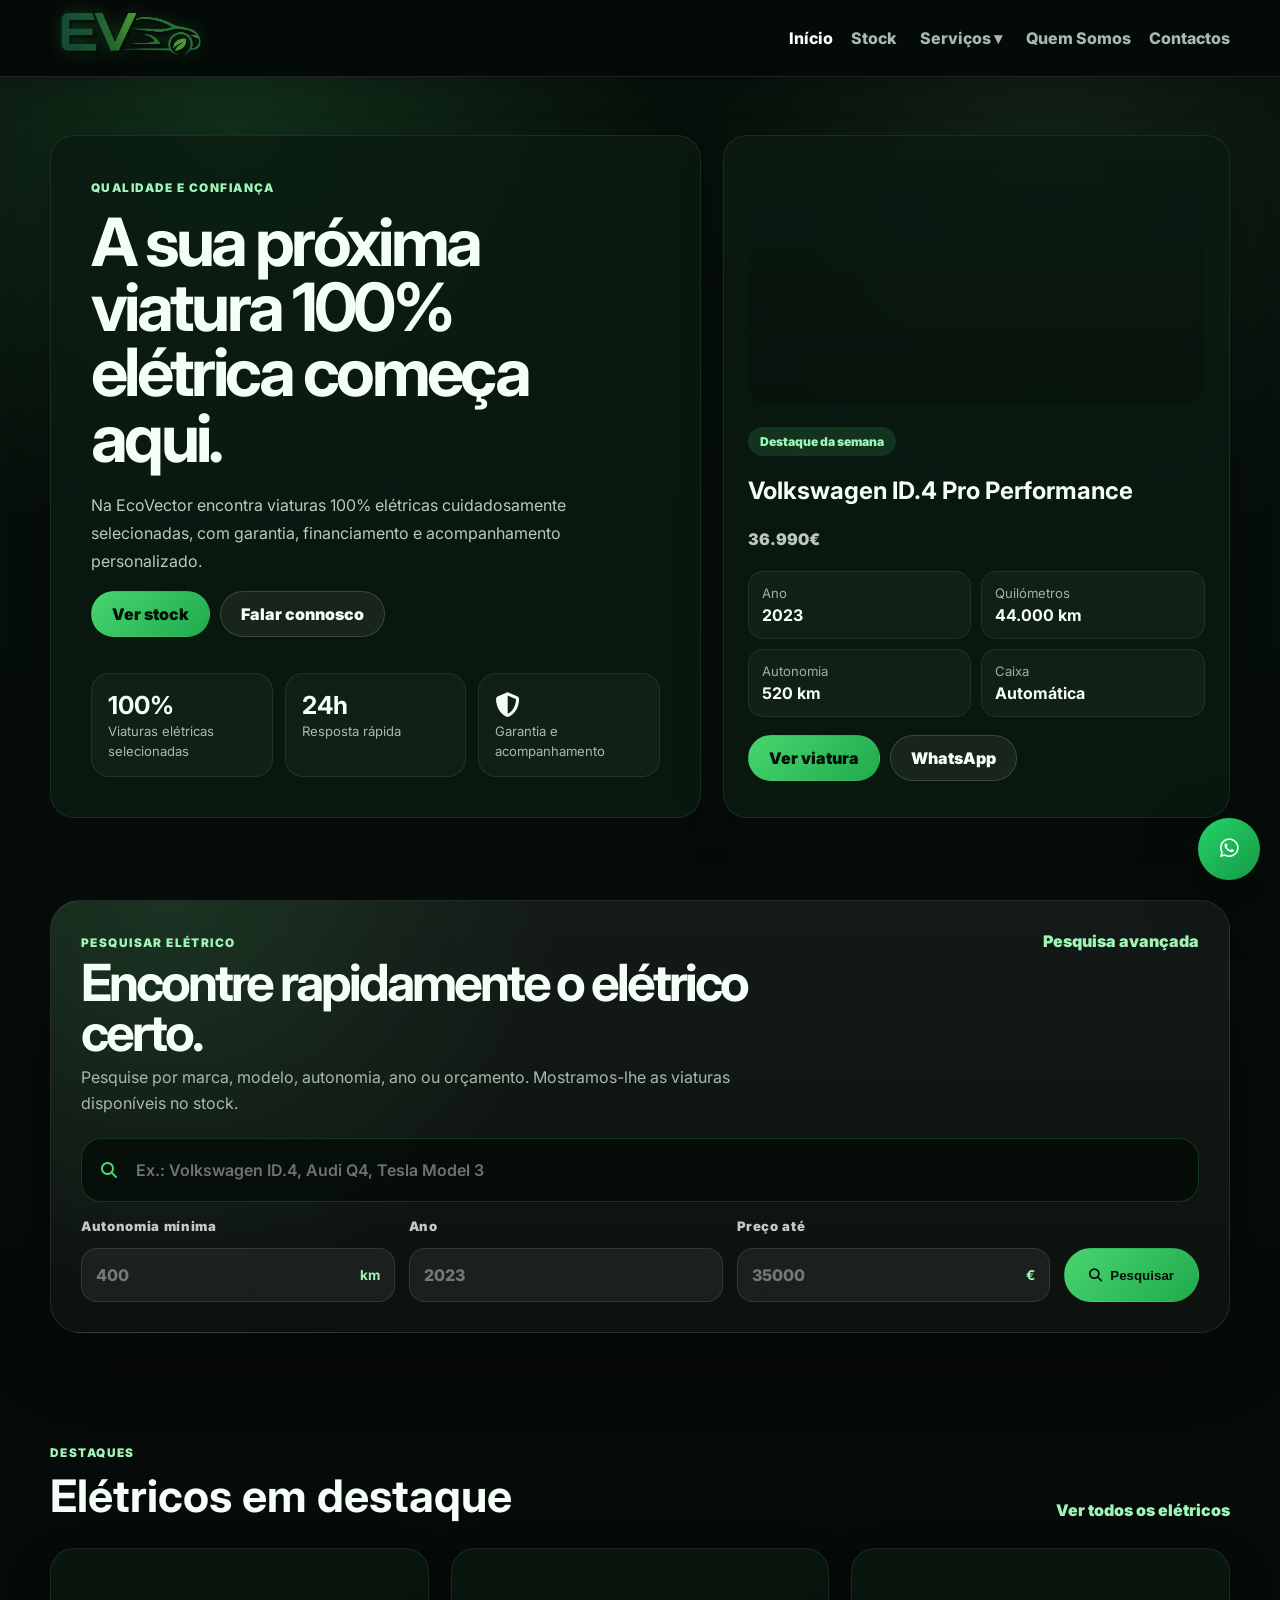
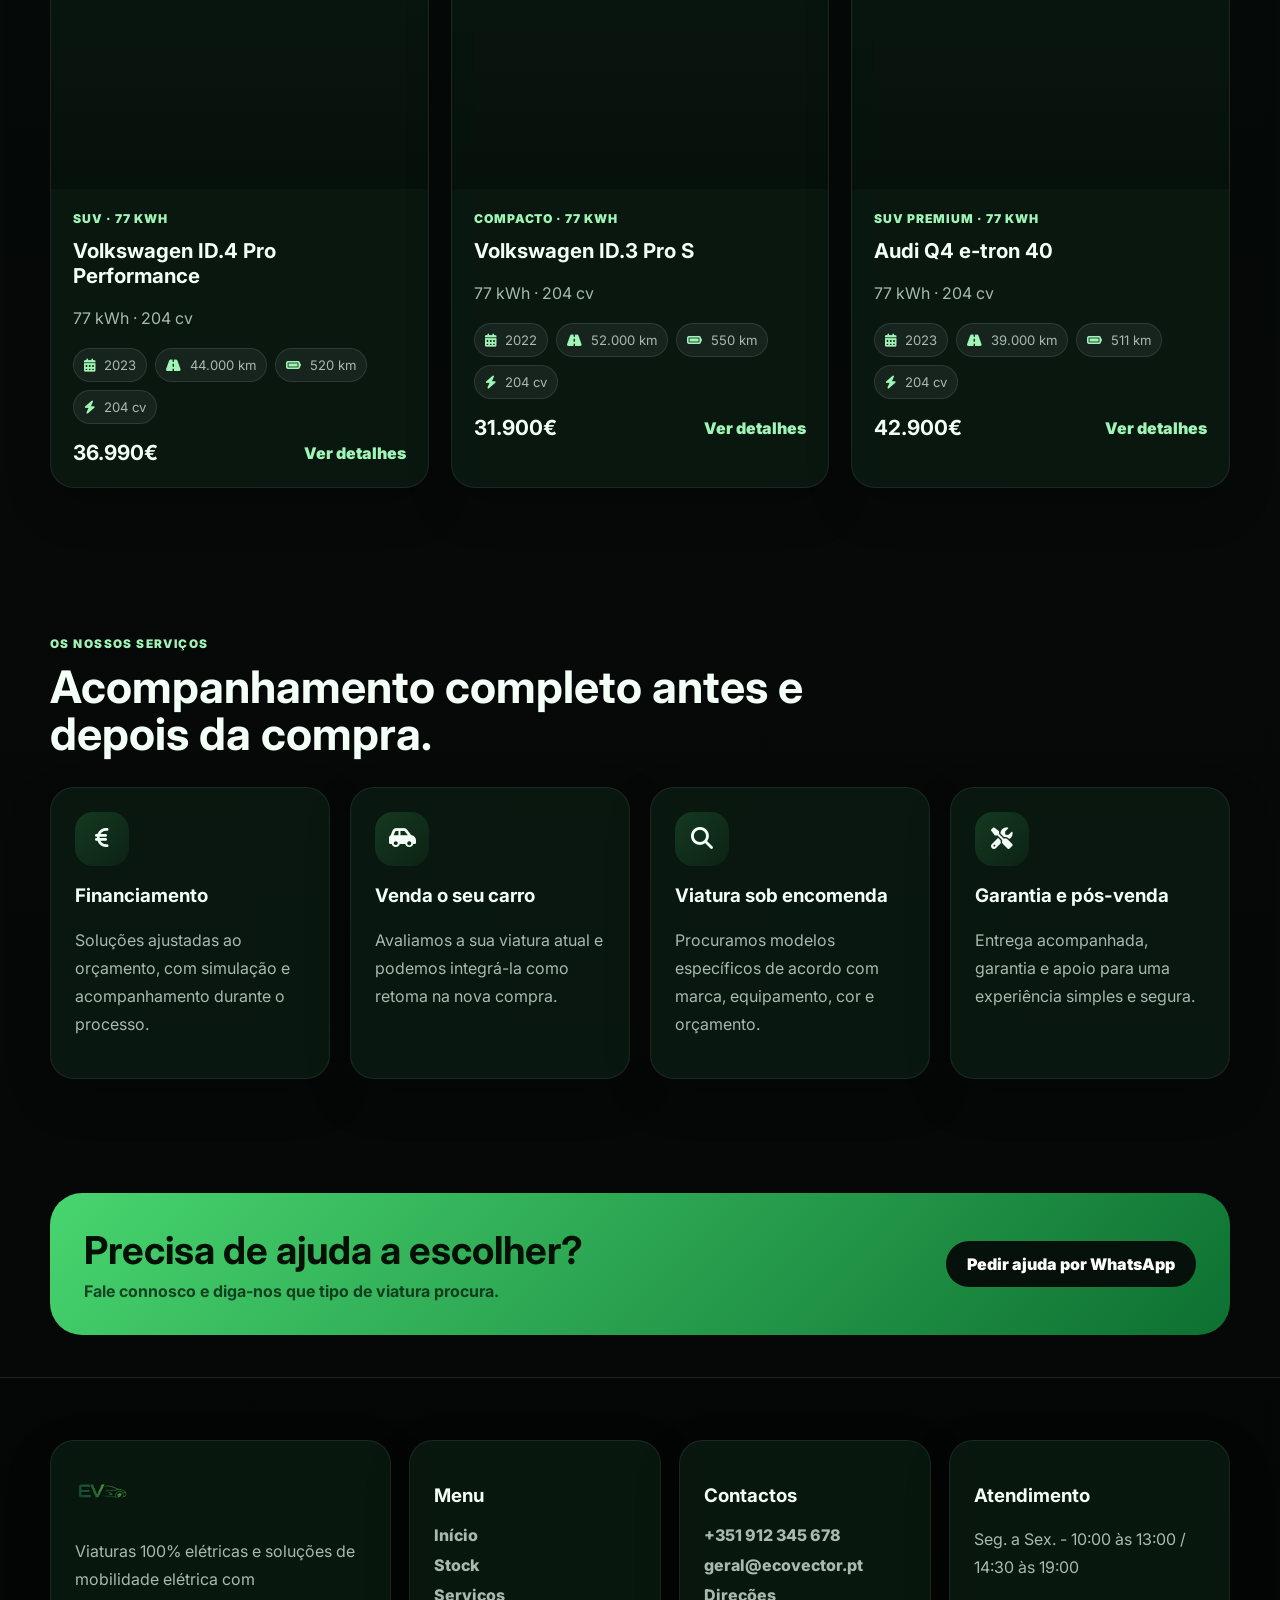
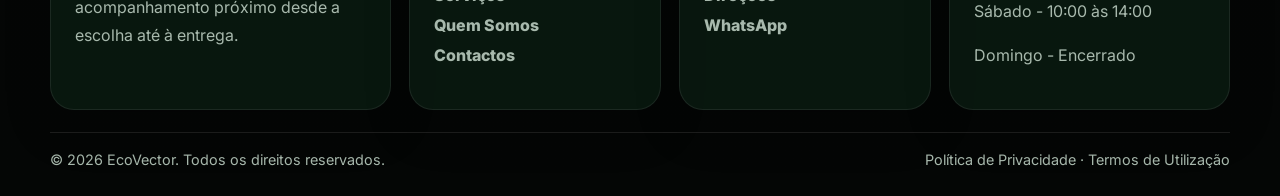
==== commit 4dc3af6a: "Add files via upload" ====
--- a/index.html
+++ b/index.html
@@ -89,35 +89,52 @@
     </section>
 
     <section class="section-sm">
-      <div class="container search-box">
-        <div class="between section-heading" style="max-width:none">
-          <div>
-            <span class="eyebrow">Pesquisar elétrico</span>
-            <h2>Encontre rapidamente o elétrico certo.</h2>
-          </div>
-          <a class="text-link" href="pages/stock">Pesquisa avançada</a>
-        </div>
-        <div class="filters-grid">
-          <label>
-            <span>Marca</span>
-            <input placeholder="Volkswagen, Audi, Skoda, Cupra" onclick="location.href='pages/stock'">
-          </label>
-          <label>
-            <span>Autonomia mínima</span>
-            <input placeholder="400 km" onclick="location.href='pages/stock'">
-          </label>
-          <label>
-            <span>Ano</span>
-            <input placeholder="2021, 2022, 2023" onclick="location.href='pages/stock'">
-          </label>
-          <label>
-            <span>Preço até</span>
-            <input placeholder="35000" onclick="location.href='pages/stock'">
-          </label>
-          <label>
-            <span>Ação</span>
-            <a class="btn btn-primary" href="pages/stock" style="width:100%">Pesquisar</a>
-          </label>
+      <div class="container">
+        <div class="home-search-panel">
+          <div class="home-search-head">
+            <div>
+              <span class="eyebrow">Pesquisar elétrico</span>
+              <h2>Encontre rapidamente o elétrico certo.</h2>
+              <p>Pesquise por marca, modelo, autonomia, ano ou orçamento. Mostramos-lhe as viaturas disponíveis no stock.</p>
+            </div>
+
+            <a class="text-link" href="pages/stock">Pesquisa avançada</a>
+          </div>
+
+          <form class="home-search-form" data-home-search-form action="pages/stock">
+            <div class="home-search-main">
+              <i class="fa-solid fa-magnifying-glass"></i>
+              <input name="search" placeholder="Ex.: Volkswagen ID.4, Audi Q4, Tesla Model 3">
+            </div>
+
+            <div class="home-search-grid">
+              <label>
+                <span>Autonomia mínima</span>
+                <div class="stock-input-addon">
+                  <input name="range" type="number" placeholder="400">
+                  <strong>km</strong>
+                </div>
+              </label>
+
+              <label>
+                <span>Ano</span>
+                <input name="year" inputmode="numeric" placeholder="2023">
+              </label>
+
+              <label>
+                <span>Preço até</span>
+                <div class="stock-input-addon">
+                  <input name="price" type="number" placeholder="35000">
+                  <strong>€</strong>
+                </div>
+              </label>
+
+              <button class="btn btn-primary" type="submit">
+                <i class="fa-solid fa-magnifying-glass"></i>
+                Pesquisar
+              </button>
+            </div>
+          </form>
         </div>
       </div>
     </section>
--- a/assets/css/style.css
+++ b/assets/css/style.css
@@ -1812,3 +1812,193 @@
     transform: scale(1.025);
     filter: brightness(1.04);
 }
+
+
+
+/* Pesquisa stock - nível stand real */
+.stock-search-real{padding:28px;border-radius:30px;background:radial-gradient(circle at 12% 0%,rgba(72,213,111,.14),transparent 34%),linear-gradient(180deg,rgba(255,255,255,.055),rgba(255,255,255,.032));border:1px solid rgba(255,255,255,.09);box-shadow:0 26px 70px rgba(0,0,0,.30)}
+.stock-search-top{display:flex;justify-content:space-between;gap:22px;align-items:flex-start;margin-bottom:22px}
+.stock-search-top h2{margin:6px 0 8px;font-size:clamp(1.6rem,2.2vw,2.15rem);letter-spacing:-.04em}
+.stock-search-top p{margin:0;color:var(--muted);line-height:1.55}
+.stock-reset-link{display:inline-flex;align-items:center;gap:8px;min-height:44px;padding:0 16px;border-radius:999px;color:rgba(255,255,255,.82);background:rgba(255,255,255,.055);border:1px solid rgba(255,255,255,.10);font-weight:850;cursor:pointer;transition:.2s ease}
+.stock-reset-link:hover{color:var(--brand);border-color:rgba(72,213,111,.35);transform:translateY(-1px)}
+.stock-search-main{position:relative;margin-bottom:16px}
+.stock-search-main i{position:absolute;left:20px;top:50%;transform:translateY(-50%);color:var(--brand);font-size:1rem;pointer-events:none}
+.stock-search-main input{width:100%;min-height:64px;padding:0 20px 0 54px;border-radius:20px;border:1px solid rgba(72,213,111,.20);background:rgba(2,10,6,.66);color:#fff;outline:none;font-size:1rem;font-weight:750;transition:.2s ease}
+.stock-search-main input::placeholder{color:rgba(255,255,255,.42);font-weight:600}
+.stock-search-main input:focus{border-color:var(--brand);box-shadow:0 0 0 4px rgba(72,213,111,.12)}
+.stock-search-grid{display:grid;grid-template-columns:repeat(4,minmax(0,1fr));gap:14px;margin-bottom:18px}
+.stock-search-grid label{display:grid;gap:8px}
+.stock-search-grid label>span,.stock-brand-filter>span{color:rgba(255,255,255,.76);font-size:.82rem;font-weight:900}
+.stock-search-grid input,.stock-search-grid select{width:100%;height:54px;border-radius:16px;border:1px solid rgba(255,255,255,.10);background:rgba(255,255,255,.055);color:#fff;padding:0 14px;font-weight:800;outline:none;transition:.2s ease}
+.stock-search-grid input:focus,.stock-search-grid select:focus{border-color:var(--brand);box-shadow:0 0 0 4px rgba(72,213,111,.10)}
+.stock-search-grid select{appearance:none;background-image:linear-gradient(45deg,transparent 50%,rgba(255,255,255,.65) 50%),linear-gradient(135deg,rgba(255,255,255,.65) 50%,transparent 50%);background-position:calc(100% - 18px) 23px,calc(100% - 13px) 23px;background-size:5px 5px,5px 5px;background-repeat:no-repeat}
+.stock-search-grid select option{background:#fff;color:#07110b}
+.stock-input-addon{position:relative}
+.stock-input-addon input{padding-right:52px}
+.stock-input-addon strong{position:absolute;right:15px;top:50%;transform:translateY(-50%);color:var(--brand2);font-size:.85rem;pointer-events:none}
+.stock-brand-filter{padding:16px;border-radius:22px;background:rgba(255,255,255,.034);border:1px solid rgba(255,255,255,.075)}
+.stock-brand-filter>span{display:block;margin-bottom:12px}
+.filter-chips{display:flex!important;flex-wrap:wrap;gap:9px}
+.filter-chip{border:1px solid rgba(255,255,255,.10);background:rgba(255,255,255,.055);color:rgba(255,255,255,.78);border-radius:999px;padding:10px 15px;cursor:pointer;font-weight:850;transition:.2s ease}
+.filter-chip:hover{border-color:rgba(72,213,111,.38);color:#fff;transform:translateY(-1px)}
+.filter-chip.active{color:#021406;background:var(--brand);border-color:var(--brand);box-shadow:0 12px 26px rgba(72,213,111,.20)}
+.filters-grid.filters-premium,.search-box .filters-grid{all:unset}
+@media(max-width:980px){.stock-search-top{flex-direction:column}.stock-reset-link{width:100%;justify-content:center}.stock-search-grid{grid-template-columns:repeat(2,minmax(0,1fr))}}
+@media(max-width:620px){.stock-search-real{padding:18px;border-radius:24px}.stock-search-grid{grid-template-columns:1fr}.stock-search-main input{min-height:56px;border-radius:17px}.filter-chip{width:calc(50% - 5px);text-align:center;justify-content:center}}
+@media(max-width:420px){.filter-chip{width:100%}}
+
+
+
+/* Pesquisa da homepage ligada ao stock */
+.home-search-panel {
+    padding: 30px;
+    border-radius: 30px;
+    background:
+        radial-gradient(circle at 10% 0%, rgba(72, 213, 111, .14), transparent 34%),
+        linear-gradient(180deg, rgba(255,255,255,.055), rgba(255,255,255,.032));
+    border: 1px solid rgba(255,255,255,.09);
+    box-shadow: 0 26px 70px rgba(0,0,0,.30);
+}
+
+.home-search-head {
+    display: flex;
+    justify-content: space-between;
+    gap: 24px;
+    align-items: flex-start;
+    margin-bottom: 22px;
+}
+
+.home-search-head h2 {
+    margin: 6px 0 8px;
+    max-width: 720px;
+    font-size: clamp(2rem, 4vw, 3.5rem);
+    line-height: .98;
+    letter-spacing: -0.06em;
+}
+
+.home-search-head p {
+    margin: 0;
+    max-width: 720px;
+    color: var(--muted);
+    line-height: 1.6;
+}
+
+.home-search-form {
+    display: grid;
+    gap: 16px;
+}
+
+.home-search-main {
+    position: relative;
+}
+
+.home-search-main i {
+    position: absolute;
+    left: 20px;
+    top: 50%;
+    transform: translateY(-50%);
+    color: var(--brand);
+    pointer-events: none;
+}
+
+.home-search-main input {
+    width: 100%;
+    min-height: 64px;
+    padding: 0 20px 0 54px;
+    border-radius: 20px;
+    border: 1px solid rgba(72, 213, 111, .20);
+    background: rgba(2, 10, 6, .66);
+    color: #fff;
+    outline: none;
+    font-size: 1rem;
+    font-weight: 750;
+    transition: .2s ease;
+}
+
+.home-search-main input::placeholder {
+    color: rgba(255,255,255,.42);
+    font-weight: 600;
+}
+
+.home-search-main input:focus {
+    border-color: var(--brand);
+    box-shadow: 0 0 0 4px rgba(72, 213, 111, .12);
+}
+
+.home-search-grid {
+    display: grid;
+    grid-template-columns: repeat(3, minmax(0, 1fr)) auto;
+    gap: 14px;
+    align-items: end;
+}
+
+.home-search-grid label {
+    display: grid;
+    gap: 8px;
+}
+
+.home-search-grid label > span {
+    color: rgba(255,255,255,.76);
+    font-size: .82rem;
+    font-weight: 900;
+}
+
+.home-search-grid input {
+    width: 100%;
+    height: 54px;
+    border-radius: 16px;
+    border: 1px solid rgba(255,255,255,.10);
+    background: rgba(255,255,255,.055);
+    color: #fff;
+    padding: 0 14px;
+    font-weight: 800;
+    outline: none;
+    transition: .2s ease;
+}
+
+.home-search-grid input:focus {
+    border-color: var(--brand);
+    box-shadow: 0 0 0 4px rgba(72, 213, 111, .10);
+}
+
+.home-search-grid .btn {
+    min-height: 54px;
+    padding: 0 24px;
+    white-space: nowrap;
+}
+
+@media (max-width: 980px) {
+    .home-search-head {
+        flex-direction: column;
+    }
+
+    .home-search-grid {
+        grid-template-columns: repeat(2, minmax(0, 1fr));
+    }
+
+    .home-search-grid .btn {
+        grid-column: 1 / -1;
+        width: 100%;
+    }
+}
+
+@media (max-width: 620px) {
+    .home-search-panel {
+        padding: 20px;
+        border-radius: 24px;
+    }
+
+    .home-search-head h2 {
+        font-size: clamp(2rem, 12vw, 3rem);
+    }
+
+    .home-search-grid {
+        grid-template-columns: 1fr;
+    }
+
+    .home-search-main input {
+        min-height: 56px;
+        border-radius: 17px;
+    }
+}
